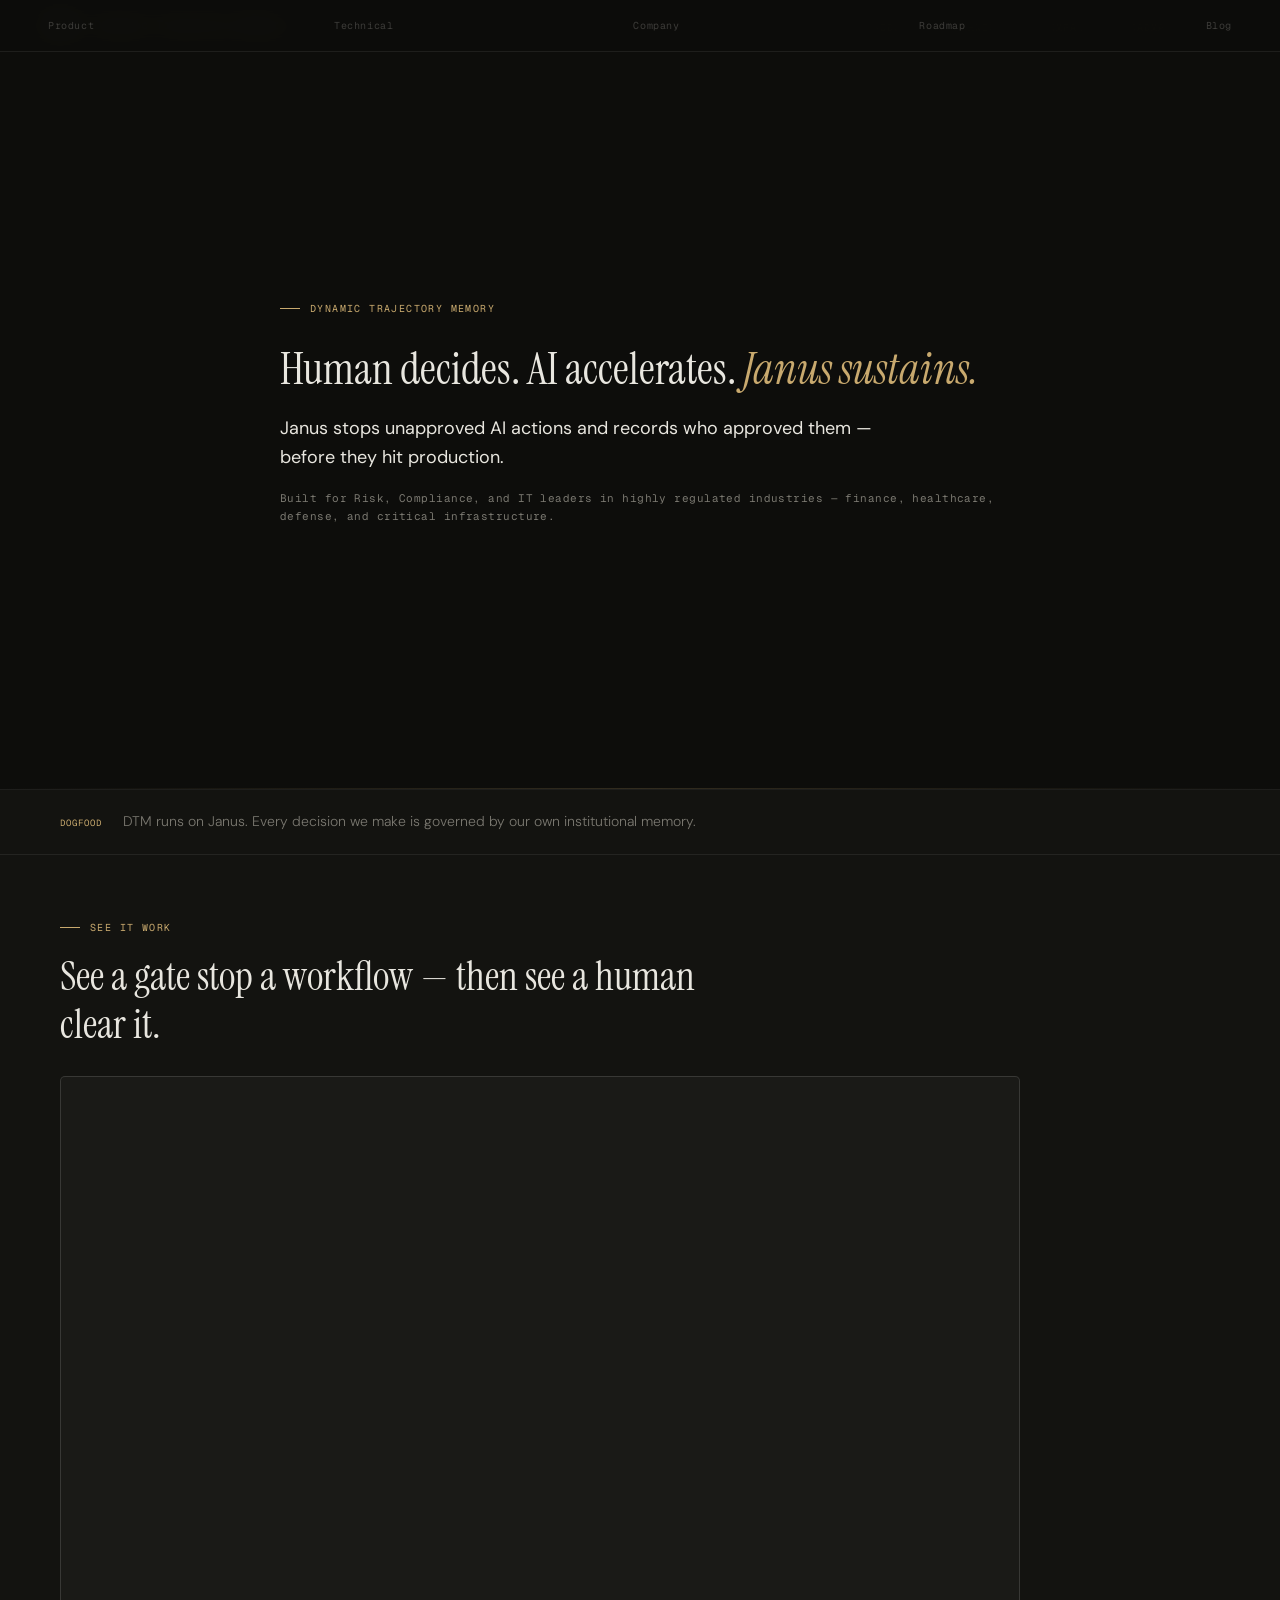
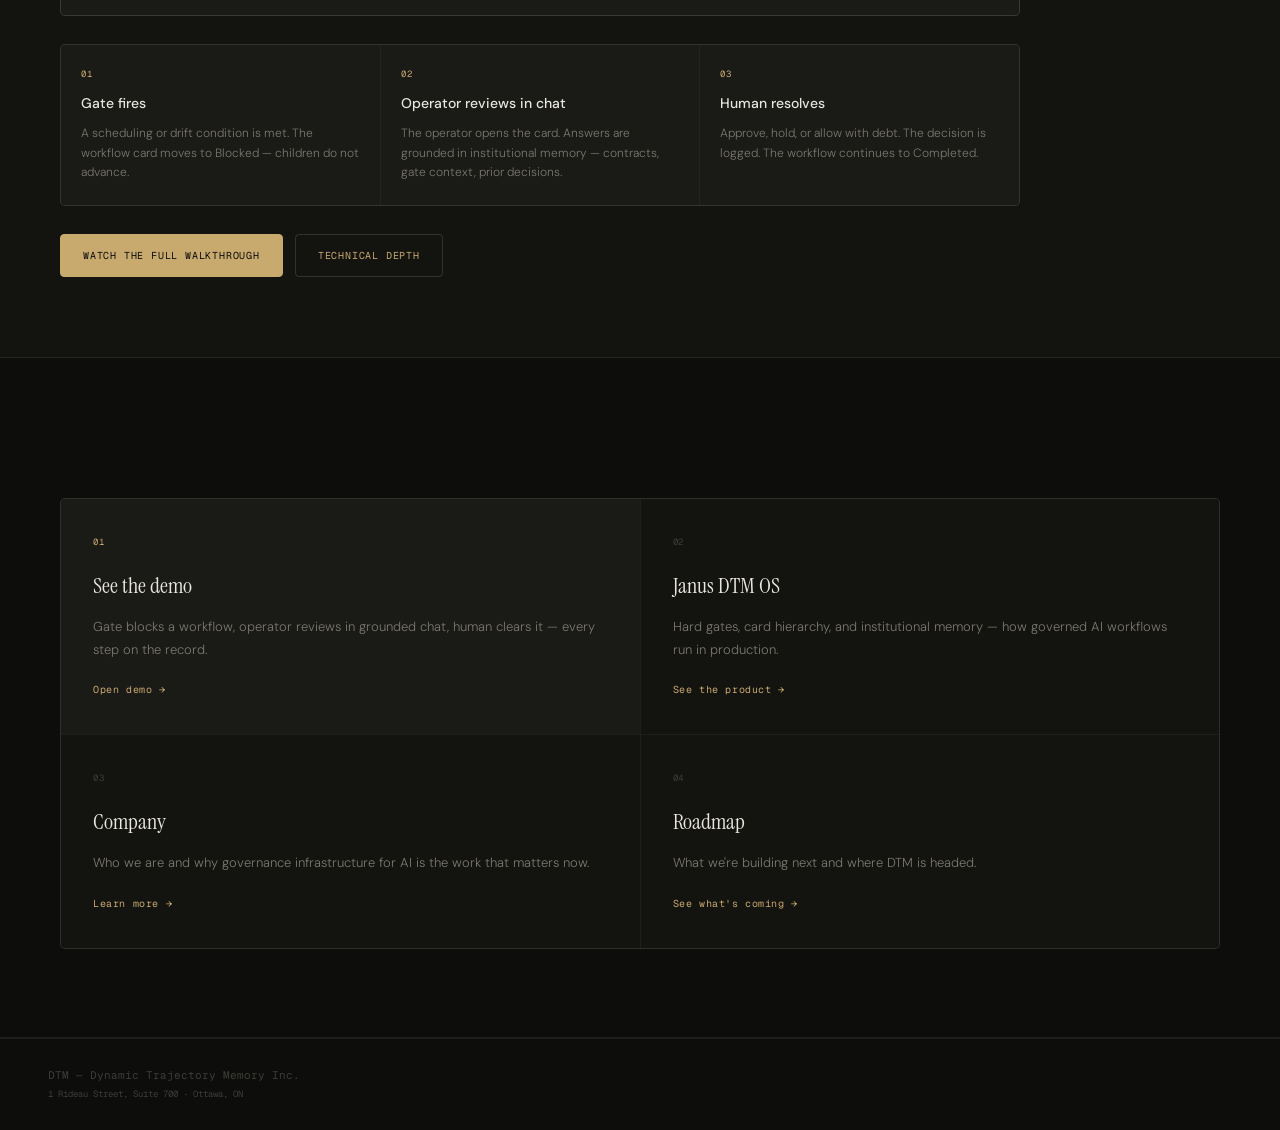
==== index.html @ 9303a2a8 "Update blog links across multiple pages to redirect to the new blog URL" ====
<!DOCTYPE html>
<html lang="en">
<head>
  <meta charset="UTF-8">
  <meta name="viewport" content="width=device-width, initial-scale=1.0">
  <meta name="description" content="Janus stops unapproved AI actions and records who approved them — governance for Risk, Compliance, and IT leaders in regulated industries.">
  <title>DTM — Dynamic Trajectory Memory</title>
  <link rel="preconnect" href="https://fonts.googleapis.com">
  <link rel="preconnect" href="https://fonts.gstatic.com" crossorigin>
  <link href="https://fonts.googleapis.com/css2?family=Geist+Mono:wght@300;400;500&family=Instrument+Serif:ital@0;1&family=DM+Sans:ital,opsz,wght@0,9..40,300;0,9..40,400;0,9..40,500;1,9..40,300&display=swap" rel="stylesheet">
  <link rel="stylesheet" href="style.css">
</head>
<body>

  <nav>
    <div class="nav-left"><strong>DTM</strong> — Dynamic Trajectory Memory</div>
    <ul class="nav-links">
      <li><a href="product.html">Product</a></li>
      <li><a href="technical.html">Technical</a></li>
      <li><a href="company.html">Company</a></li>
      <li><a href="roadmap.html">Roadmap</a></li>
      <li><a href="https://blog.dtm-system.com" target="_blank" rel="noopener">Blog</a></li>
    </ul>
    <button class="nav-toggle" aria-label="Toggle navigation" aria-expanded="false">
      <span></span><span></span><span></span>
    </button>
  </nav>

  <main>

    <section class="hero">
      <div class="wrap">
        <p class="eyebrow">Dynamic Trajectory Memory</p>
        <p class="hero-brand-tagline">Human decides. AI accelerates. <em>Janus sustains.</em></p>
        <p class="hero-plain">Janus stops unapproved AI actions and records who approved them — before they hit production.</p>
        <p class="hero-icp">Built for Risk, Compliance, and IT leaders in highly regulated industries — finance, healthcare, defense, and critical infrastructure.</p>
      </div>
    </section>

    <div class="dogfood-strip">
      <div class="wrap">
        <span class="dogfood-eyebrow">Dogfood</span>
        <p class="dogfood-text">DTM runs on Janus. Every decision we make is governed by our own institutional memory.</p>
      </div>
    </div>

    <section class="demo-block">
      <div class="wrap">
        <p class="eyebrow">See it work</p>
        <h2 class="demo-block-title">See a gate stop a workflow — then see a human clear it.</h2>
        <div class="demo-video-slot" aria-label="Product demo video">
          <div class="demo-video-embed">
            <iframe src="https://player.vimeo.com/video/1195379221?badge=0&amp;autopause=0&amp;player_id=0&amp;app_id=58479" allow="autoplay; fullscreen; picture-in-picture; clipboard-write; encrypted-media; web-share" referrerpolicy="strict-origin-when-cross-origin" title="Janus OS: Governance in Motion: A 90-Second Workflow"></iframe>
          </div>
        </div>
        <div class="demo-storyboard">
          <div class="demo-step">
            <div class="demo-step-num">01</div>
            <div class="demo-step-title">Gate fires</div>
            <p class="demo-step-desc">A scheduling or drift condition is met. The workflow card moves to Blocked — children do not advance.</p>
          </div>
          <div class="demo-step">
            <div class="demo-step-num">02</div>
            <div class="demo-step-title">Operator reviews in chat</div>
            <p class="demo-step-desc">The operator opens the card. Answers are grounded in institutional memory — contracts, gate context, prior decisions.</p>
          </div>
          <div class="demo-step">
            <div class="demo-step-num">03</div>
            <div class="demo-step-title">Human resolves</div>
            <p class="demo-step-desc">Approve, hold, or allow with debt. The decision is logged. The workflow continues to Completed.</p>
          </div>
        </div>
        <div class="demo-cta-row">
          <a href="product.html#demo" class="btn-primary">Watch the full walkthrough</a>
          <a href="technical.html" class="btn-ghost">Technical depth</a>
        </div>
      </div>
    </section>

    <section class="sec">
      <div class="wrap">
        <div class="page-cards">

          <a href="product.html#demo" class="page-card page-card--featured">
            <span class="page-card-num">01</span>
            <h2 class="page-card-title">See the demo</h2>
            <p class="page-card-desc">Gate blocks a workflow, operator reviews in grounded chat, human clears it — every step on the record.</p>
            <span class="page-card-cta">Open demo &rarr;</span>
          </a>

          <a href="product.html" class="page-card">
            <span class="page-card-num">02</span>
            <h2 class="page-card-title">Janus DTM OS</h2>
            <p class="page-card-desc">Hard gates, card hierarchy, and institutional memory — how governed AI workflows run in production.</p>
            <span class="page-card-cta">See the product &rarr;</span>
          </a>

          <a href="company.html" class="page-card">
            <span class="page-card-num">03</span>
            <h2 class="page-card-title">Company</h2>
            <p class="page-card-desc">Who we are and why governance infrastructure for AI is the work that matters now.</p>
            <span class="page-card-cta">Learn more &rarr;</span>
          </a>

          <a href="roadmap.html" class="page-card">
            <span class="page-card-num">04</span>
            <h2 class="page-card-title">Roadmap</h2>
            <p class="page-card-desc">What we're building next and where DTM is headed.</p>
            <span class="page-card-cta">See what's coming &rarr;</span>
          </a>

        </div>
      </div>
    </section>

  </main>

  <footer>
    <div class="footer-l">DTM — Dynamic Trajectory Memory Inc.<br><span>1 Rideau Street, Suite 700 &middot; Ottawa, ON</span></div>
    <nav class="footer-nav" aria-label="Footer">
      <a href="product.html">Product</a>
      <a href="technical.html">Technical</a>
      <a href="company.html">Company</a>
      <a href="roadmap.html">Roadmap</a>
      <a href="https://blog.dtm-system.com" target="_blank" rel="noopener">Blog</a>
    </nav>
  </footer>

  <script>
    (function() {
      var toggle = document.querySelector('.nav-toggle');
      var links = document.querySelector('.nav-links');
      if (!toggle || !links) return;
      toggle.addEventListener('click', function() {
        var expanded = toggle.getAttribute('aria-expanded') === 'true';
        toggle.setAttribute('aria-expanded', String(!expanded));
        links.classList.toggle('nav-links--open');
      });
      links.addEventListener('click', function(e) {
        if (e.target.tagName === 'A') {
          toggle.setAttribute('aria-expanded', 'false');
          links.classList.remove('nav-links--open');
        }
      });
    })();
  </script>

</body>
</html>
---- style.css ----
/* ============================================
   DTM — Site Styles
   Professional. Restrained. Governance-grade.
   ============================================ */

*,
*::before,
*::after {
  box-sizing: border-box;
  margin: 0;
  padding: 0;
}

:root {
  --bg:         #0d0d0b;
  --bg2:        #131310;
  --bg3:        #1a1a17;
  --border:     rgba(255,255,255,0.07);
  --border-mid: rgba(255,255,255,0.13);
  --text:       #e8e6df;
  --muted:      #7a7870;
  --dim:        #3d3c39;
  --accent:     #c8a96e;
  --accent-dim: rgba(200,169,110,0.12);
  --green:      #1a3d2e;
  --green-b:    #2a5c44;
  --green-t:    #5ecb98;
  --blue:       #141a36;
  --blue-b:     #222d5c;
  --blue-t:     #7b92e8;
  --blocked:    #3d1a08;
  --blocked-b:  #8a3810;
  --blocked-t:  #e87840;
  --completed-b: #1a4a30;
  --completed-t: #4aaa78;
  --nav-height: 52px;
}

html {
  scroll-behavior: smooth;
}

body {
  background: var(--bg);
  color: var(--text);
  font-family: 'DM Sans', sans-serif;
  font-size: 16px;
  line-height: 1.7;
  -webkit-font-smoothing: antialiased;
  -moz-osx-font-smoothing: grayscale;
}


/* ---------- Nav ---------- */

nav {
  position: fixed;
  top: 0;
  left: 0;
  right: 0;
  z-index: 100;
  padding: 0 48px;
  height: var(--nav-height);
  display: flex;
  align-items: center;
  justify-content: space-between;
  border-bottom: 0.5px solid var(--border);
  background: rgba(13,13,11,0.94);
  backdrop-filter: blur(12px);
}

.nav-left {
  font-family: 'Geist Mono', monospace;
  font-size: 12px;
  color: var(--muted);
  letter-spacing: 0.06em;
}

.nav-left strong {
  color: var(--text);
  font-weight: 500;
}

.nav-links {
  display: flex;
  list-style: none;
  gap: 2rem;
}

.nav-links a {
  font-family: 'Geist Mono', monospace;
  font-size: 10px;
  letter-spacing: 0.1em;
  text-transform: uppercase;
  color: var(--dim);
  text-decoration: none;
  transition: color 0.15s ease;
}

.nav-links a:hover,
.nav-links a.nav-link--active {
  color: var(--accent);
}

.nav-toggle {
  display: none;
  background: none;
  border: none;
  cursor: pointer;
  flex-direction: column;
  gap: 4px;
  padding: 4px;
}

.nav-toggle span {
  display: block;
  width: 20px;
  height: 2px;
  background: var(--text);
  border-radius: 1px;
  transition: transform 0.2s ease, opacity 0.2s ease;
}

/* ---------- Main ---------- */

main {
  padding-top: var(--nav-height);
}

/* ---------- Wrap ---------- */

.wrap {
  max-width: 1160px;
  margin: 0 auto;
}

/* ---------- Hero (landing) ---------- */

.hero {
  min-height: 82vh;
  display: flex;
  flex-direction: column;
  justify-content: center;
  padding: 112px 48px 96px;
  border-bottom: 0.5px solid var(--border);
  position: relative;
  overflow: hidden;
}

.hero::after {
  content: '';
  position: absolute;
  bottom: 0;
  left: 0;
  right: 0;
  height: 1px;
  background: linear-gradient(90deg, transparent, rgba(200,169,110,0.2), transparent);
}

/* ---------- Subpage Hero ---------- */

.subpage-hero {
  padding: 80px 48px 64px;
  border-bottom: 0.5px solid var(--border);
  position: relative;
}

.subpage-hero::after {
  content: '';
  position: absolute;
  bottom: 0;
  left: 0;
  right: 0;
  height: 1px;
  background: linear-gradient(90deg, transparent, rgba(200,169,110,0.2), transparent);
}

/* ---------- Typography ---------- */

.eyebrow {
  font-family: 'Geist Mono', monospace;
  font-size: 10px;
  letter-spacing: 0.14em;
  text-transform: uppercase;
  color: var(--accent);
  margin-bottom: 28px;
  display: flex;
  align-items: center;
  gap: 10px;
}

.eyebrow::before {
  content: '';
  display: inline-block;
  width: 20px;
  height: 1px;
  background: var(--accent);
}

h1 {
  font-family: 'Instrument Serif', serif;
  font-size: clamp(40px, 6vw, 78px);
  font-weight: 400;
  line-height: 1.07;
  letter-spacing: -0.01em;
  color: var(--text);
  max-width: 800px;
  margin-bottom: 36px;
}

h1 em {
  font-style: italic;
  color: var(--accent);
}

.subpage-hero h1 {
  font-size: clamp(30px, 4.5vw, 56px);
  margin-bottom: 20px;
}

.hero-sub {
  font-size: 17px;
  line-height: 1.7;
  color: var(--muted);
  max-width: 520px;
  font-weight: 300;
}

/* ---------- Section ---------- */

.sec {
  padding: 88px 48px;
  border-bottom: 0.5px solid var(--border);
}

.sec-label {
  font-family: 'Geist Mono', monospace;
  font-size: 10px;
  letter-spacing: 0.14em;
  text-transform: uppercase;
  color: var(--dim);
  margin-bottom: 44px;
  display: flex;
  align-items: center;
  gap: 10px;
}

.sec-label::before {
  content: '';
  display: inline-block;
  width: 14px;
  height: 1px;
  background: var(--dim);
}

/* ---------- Layout ---------- */

.two-col {
  display: grid;
  grid-template-columns: 1fr 1fr;
  gap: 64px;
  align-items: start;
}

/* ---------- Text components ---------- */

.big-serif {
  font-family: 'Instrument Serif', serif;
  font-size: clamp(22px, 3vw, 36px);
  line-height: 1.25;
  font-weight: 400;
  color: var(--text);
}

.big-serif em {
  font-style: italic;
  color: var(--muted);
}

.body-text {
  font-size: 14px;
  color: var(--muted);
  line-height: 1.85;
  font-weight: 300;
}

.body-text p + p {
  margin-top: 18px;
}

.pull {
  font-family: 'Geist Mono', monospace;
  font-size: 11px;
  color: var(--dim);
  border-left: 1px solid var(--border-mid);
  padding-left: 14px;
  line-height: 1.65;
  margin-top: 24px;
}

/* ---------- Layer stack ---------- */

.layer-stack {
  display: flex;
  flex-direction: column;
  gap: 2px;
  margin: 52px 0;
}

.layer {
  border: 0.5px solid;
  border-radius: 5px;
  padding: 22px 26px;
}

.layer.l3 { background: rgba(42,42,42,0.5); border-color: #3a3a38; }
.layer.l2 { background: rgba(20,26,54,0.7); border-color: var(--blue-b); }
.layer.l1 { background: rgba(26,61,46,0.7); border-color: var(--green-b); }

.layer-num {
  font-family: 'Geist Mono', monospace;
  font-size: 9px;
  letter-spacing: 0.1em;
  color: var(--dim);
  margin-bottom: 3px;
}

.layer-name {
  font-size: 16px;
  font-weight: 500;
  margin-bottom: 3px;
}

.l3 .layer-name { color: #a0a09a; }
.l2 .layer-name { color: var(--blue-t); }
.l1 .layer-name { color: var(--green-t); }

.layer-sub {
  font-family: 'Geist Mono', monospace;
  font-size: 10px;
  color: var(--dim);
  margin-bottom: 14px;
}

.tags {
  display: flex;
  flex-wrap: wrap;
  gap: 5px;
}

.tag {
  font-family: 'Geist Mono', monospace;
  font-size: 10px;
  padding: 3px 9px;
  border-radius: 3px;
  border: 0.5px solid;
}

.l3 .tag { border-color: #3a3a38; color: var(--muted); }
.l2 .tag { border-color: var(--blue-b); color: var(--blue-t); opacity: 0.75; }
.l1 .tag { border-color: var(--green-b); color: var(--green-t); opacity: 0.75; }
.tag.blocked { border-color: var(--blocked-b); color: var(--blocked-t); }
.tag.done    { border-color: var(--completed-b); color: var(--completed-t); }

.connector {
  display: flex;
  justify-content: center;
  align-items: flex-end;
  height: 22px;
  position: relative;
}

.connector::before {
  content: '';
  position: absolute;
  top: 0;
  left: 50%;
  transform: translateX(-50%);
  width: 0.5px;
  height: 100%;
  background: var(--border-mid);
}

.arrow {
  width: 5px;
  height: 5px;
  border-right: 0.5px solid var(--border-mid);
  border-bottom: 0.5px solid var(--border-mid);
  transform: rotate(45deg);
  position: relative;
  z-index: 1;
  margin-bottom: 1px;
}

/* ---------- Grid 3 ---------- */

.grid3 {
  display: grid;
  grid-template-columns: 1fr 1fr 1fr;
  gap: 1px;
  background: var(--border);
  border: 0.5px solid var(--border);
  border-radius: 5px;
  overflow: hidden;
  margin-top: 52px;
}

.grid3-item {
  background: var(--bg2);
  padding: 28px 24px;
}

.grid3-num {
  font-family: 'Geist Mono', monospace;
  font-size: 9px;
  letter-spacing: 0.1em;
  color: var(--dim);
  margin-bottom: 10px;
}

.grid3-title {
  font-size: 14px;
  font-weight: 500;
  color: var(--text);
  margin-bottom: 10px;
}

.grid3-body {
  font-size: 12px;
  color: var(--muted);
  line-height: 1.8;
  font-weight: 300;
}

/* ---------- Grid 2 ---------- */

.grid2 {
  display: grid;
  grid-template-columns: 1fr 1fr;
  gap: 1px;
  background: var(--border);
  border: 0.5px solid var(--border);
  border-radius: 5px;
  overflow: hidden;
}

.grid2-item {
  background: var(--bg2);
  padding: 32px 28px;
}

.grid2-label {
  font-family: 'Geist Mono', monospace;
  font-size: 10px;
  letter-spacing: 0.12em;
  text-transform: uppercase;
  color: var(--dim);
  margin-bottom: 12px;
}

.grid2-body {
  font-size: 13px;
  color: var(--muted);
  line-height: 1.85;
  font-weight: 300;
}

.grid2-body strong {
  color: var(--text);
  font-weight: 500;
}

/* ---------- Kanban strip ---------- */

.kanban-strip {
  display: flex;
  gap: 8px;
  margin-top: 44px;
}

.lane {
  flex: 1;
  background: var(--bg3);
  border: 0.5px solid var(--border-mid);
  border-radius: 5px;
  padding: 16px 14px;
}

.lane-header {
  font-family: 'Geist Mono', monospace;
  font-size: 9px;
  letter-spacing: 0.1em;
  text-transform: uppercase;
  color: var(--dim);
  margin-bottom: 12px;
  padding-bottom: 10px;
  border-bottom: 0.5px solid var(--border);
}

.lane-header.running  { color: var(--muted); }
.lane-header.blocked  { color: var(--blocked-t); }
.lane-header.done     { color: var(--completed-t); }

.kcard {
  background: var(--bg2);
  border: 0.5px solid var(--border-mid);
  border-radius: 4px;
  padding: 10px 12px;
  margin-bottom: 6px;
  font-size: 11px;
}

.kcard-title {
  color: var(--text);
  font-weight: 500;
  margin-bottom: 3px;
}

.kcard-sub {
  font-family: 'Geist Mono', monospace;
  font-size: 9px;
  color: var(--dim);
}

.kcard.is-blocked { background: var(--blocked); border-color: var(--blocked-b); }
.kcard.is-blocked .kcard-title { color: var(--blocked-t); }
.kcard.is-blocked .kcard-sub   { color: rgba(232,120,64,0.5); }

.kcard.is-done    { background: rgba(26,61,46,0.4); border-color: var(--completed-b); }
.kcard.is-done .kcard-title    { color: var(--completed-t); }
.kcard.is-done .kcard-sub      { color: rgba(74,170,120,0.5); }

.gate-note {
  font-family: 'Geist Mono', monospace;
  font-size: 9px;
  color: var(--blocked-t);
  border-top: 0.5px solid var(--blocked-b);
  margin-top: 6px;
  padding-top: 8px;
  line-height: 1.5;
}

/* ---------- Assembly row ---------- */

.assembly-row {
  display: flex;
  align-items: stretch;
  gap: 1px;
  margin-top: 44px;
  background: var(--border);
  border: 0.5px solid var(--border);
  border-radius: 5px;
  overflow: hidden;
}

.agent {
  flex: 1;
  background: var(--bg2);
  padding: 20px 16px;
  text-align: center;
}

.agent-name {
  font-family: 'Geist Mono', monospace;
  font-size: 11px;
  font-weight: 500;
  color: var(--text);
  margin-bottom: 6px;
}

.agent-role {
  font-size: 11px;
  color: var(--muted);
  line-height: 1.5;
  font-weight: 300;
}

.agent-sep {
  width: 1px;
  background: var(--border);
  flex-shrink: 0;
}

/* ---------- Hygiene list ---------- */

.hygiene-list {
  margin-top: 44px;
  display: flex;
  flex-direction: column;
  gap: 1px;
}

.hygiene-item {
  display: grid;
  grid-template-columns: 180px 1fr;
  background: var(--border);
}

.hygiene-item:first-child { border-radius: 5px 5px 0 0; overflow: hidden; }
.hygiene-item:last-child  { border-radius: 0 0 5px 5px; overflow: hidden; }

.hygiene-key {
  background: var(--bg3);
  padding: 18px 20px;
  font-family: 'Geist Mono', monospace;
  font-size: 11px;
  color: var(--muted);
  border-right: 0.5px solid var(--border);
}

.hygiene-val {
  background: var(--bg2);
  padding: 18px 24px;
  font-size: 13px;
  color: var(--muted);
  font-weight: 300;
  line-height: 1.7;
}

.hygiene-val strong {
  color: var(--text);
  font-weight: 500;
}

/* ---------- Closing ---------- */

.closing {
  padding: 112px 48px;
  text-align: center;
  border-bottom: 0.5px solid var(--border);
}

.closing-h {
  font-family: 'Instrument Serif', serif;
  font-size: clamp(28px, 4vw, 50px);
  font-weight: 400;
  line-height: 1.18;
  color: var(--text);
  max-width: 680px;
  margin: 0 auto 20px;
}

.closing-sub {
  font-size: 14px;
  color: var(--muted);
  font-weight: 300;
  max-width: 440px;
  margin: 0 auto;
}

/* ---------- Page cards (landing) ---------- */

.page-cards {
  display: grid;
  grid-template-columns: repeat(2, 1fr);
  gap: 1px;
  background: var(--border);
  border: 0.5px solid var(--border);
  border-radius: 5px;
  overflow: hidden;
  margin-top: 52px;
}

.page-card {
  display: flex;
  flex-direction: column;
  background: var(--bg2);
  padding: 36px 32px;
  text-decoration: none;
  transition: background 0.15s ease;
}

.page-card:hover {
  background: var(--bg3);
}

.page-card-num {
  font-family: 'Geist Mono', monospace;
  font-size: 9px;
  letter-spacing: 0.1em;
  color: var(--dim);
  margin-bottom: 16px;
}

.page-card-title {
  font-family: 'Instrument Serif', serif;
  font-size: 22px;
  font-weight: 400;
  color: var(--text);
  margin-bottom: 12px;
}

.page-card-desc {
  font-size: 13px;
  color: var(--muted);
  line-height: 1.75;
  font-weight: 300;
  flex: 1;
  margin-bottom: 20px;
}

.page-card-cta {
  font-family: 'Geist Mono', monospace;
  font-size: 10px;
  color: var(--accent);
  letter-spacing: 0.06em;
}

/* ---------- Roadmap list ---------- */

.roadmap-list {
  display: flex;
  flex-direction: column;
  gap: 1px;
  margin-top: 52px;
}

.roadmap-item {
  display: grid;
  grid-template-columns: 112px 1fr;
  background: var(--border);
}

.roadmap-item:first-child { border-radius: 5px 5px 0 0; overflow: hidden; }
.roadmap-item:last-child  { border-radius: 0 0 5px 5px; overflow: hidden; }

.roadmap-phase {
  background: var(--bg3);
  padding: 28px 24px;
  font-family: 'Geist Mono', monospace;
  font-size: 10px;
  color: var(--dim);
  letter-spacing: 0.1em;
  text-transform: uppercase;
}

.roadmap-item--active .roadmap-phase {
  color: var(--accent);
}

.roadmap-body {
  background: var(--bg2);
  padding: 28px 32px;
}

.roadmap-body h2 {
  font-size: 16px;
  font-weight: 500;
  color: var(--text);
  margin-bottom: 8px;
}

.roadmap-body p {
  font-size: 13px;
  color: var(--muted);
  font-weight: 300;
  line-height: 1.75;
}

.roadmap-body p + p {
  margin-top: 12px;
}

.roadmap-lead {
  color: var(--text) !important;
  font-weight: 400;
}

/* ---------- Technical spec tables ---------- */

.spec-table {
  width: 100%;
  border-collapse: collapse;
  margin-top: 28px;
  border: 0.5px solid var(--border);
  border-radius: 5px;
  overflow: hidden;
  font-size: 13px;
}

.spec-table th,
.spec-table td {
  padding: 14px 18px;
  text-align: left;
  vertical-align: top;
  border-bottom: 0.5px solid var(--border);
}

.spec-table tr:last-child th,
.spec-table tr:last-child td {
  border-bottom: none;
}

.spec-table th {
  font-family: 'Geist Mono', monospace;
  font-size: 10px;
  letter-spacing: 0.08em;
  text-transform: uppercase;
  color: var(--dim);
  font-weight: 500;
  background: var(--bg3);
  width: 28%;
}

.spec-table td {
  background: var(--bg2);
  color: var(--muted);
  font-weight: 300;
  line-height: 1.65;
}

.spec-table td strong {
  color: var(--text);
  font-weight: 500;
}

.layer-heading {
  font-family: 'Instrument Serif', serif;
  font-size: clamp(20px, 2.5vw, 28px);
  font-weight: 400;
  color: var(--text);
  margin-top: 44px;
  margin-bottom: 4px;
}

.layer-heading:first-of-type {
  margin-top: 28px;
}

.tech-steps {
  margin-top: 28px;
  padding-left: 0;
  list-style: none;
  counter-reset: tech-step;
}

.tech-steps li {
  counter-increment: tech-step;
  position: relative;
  padding-left: 36px;
  margin-bottom: 18px;
  font-size: 14px;
  color: var(--muted);
  font-weight: 300;
  line-height: 1.75;
}

.tech-steps li::before {
  content: counter(tech-step, decimal-leading-zero);
  position: absolute;
  left: 0;
  top: 0;
  font-family: 'Geist Mono', monospace;
  font-size: 10px;
  color: var(--accent);
  letter-spacing: 0.06em;
}

.tech-steps li strong {
  color: var(--text);
  font-weight: 500;
}

.tech-proof {
  margin-top: 28px;
  padding: 20px 22px;
  background: var(--bg3);
  border: 0.5px solid var(--border-mid);
  border-radius: 5px;
  border-left: 2px solid var(--accent);
}

.tech-proof-query {
  font-family: 'Geist Mono', monospace;
  font-size: 12px;
  color: var(--accent);
  margin-bottom: 14px;
}

.tech-cta-row {
  display: flex;
  flex-wrap: wrap;
  gap: 12px;
  margin-top: 28px;
}

.tech-cta {
  display: inline-block;
  font-family: 'Geist Mono', monospace;
  font-size: 10px;
  letter-spacing: 0.08em;
  text-transform: uppercase;
  text-decoration: none;
  color: var(--bg);
  background: var(--accent);
  padding: 12px 20px;
  border-radius: 4px;
  border: 0.5px solid var(--accent);
  transition: opacity 0.15s ease;
}

.tech-cta:hover {
  opacity: 0.88;
}

.tech-cta--ghost {
  color: var(--accent);
  background: transparent;
}

.tech-cta--ghost:hover {
  background: var(--accent-dim);
  opacity: 1;
}

/* ---------- Vector messaging: hero, demo, kanban ---------- */

.hero-plain {
  font-size: 18px;
  line-height: 1.65;
  color: var(--text);
  font-weight: 400;
  max-width: 640px;
  margin-bottom: 16px;
}

.hero-icp {
  font-family: 'Geist Mono', monospace;
  font-size: 11px;
  letter-spacing: 0.04em;
  line-height: 1.65;
  color: var(--muted);
  max-width: 720px;
  margin-bottom: 32px;
}

.hero-brand-tagline {
  font-family: 'Instrument Serif', serif;
  font-size: clamp(28px, 4vw, 44px);
  line-height: 1.12;
  font-weight: 400;
  color: var(--text);
  max-width: 800px;
  margin-bottom: 20px;
}

.hero-brand-tagline em {
  font-style: italic;
  color: var(--accent);
}

.dogfood-strip {
  padding: 20px 48px;
  border-bottom: 0.5px solid var(--border);
  background: var(--bg2);
}

.dogfood-strip .wrap {
  display: flex;
  flex-wrap: wrap;
  align-items: baseline;
  gap: 12px 20px;
}

.dogfood-eyebrow {
  font-family: 'Geist Mono', monospace;
  font-size: 9px;
  letter-spacing: 0.12em;
  text-transform: uppercase;
  color: var(--accent);
}

.dogfood-text {
  font-size: 14px;
  color: var(--muted);
  font-weight: 300;
  max-width: 720px;
}

.demo-block {
  padding: 64px 48px 80px;
  border-bottom: 0.5px solid var(--border);
  background: var(--bg2);
}

.demo-block .eyebrow {
  margin-bottom: 16px;
}

.demo-block-title {
  font-family: 'Instrument Serif', serif;
  font-size: clamp(24px, 3.5vw, 40px);
  font-weight: 400;
  line-height: 1.2;
  color: var(--text);
  max-width: 640px;
  margin-bottom: 28px;
}

.demo-video-slot {
  position: relative;
  aspect-ratio: 16 / 9;
  max-width: 960px;
  background: var(--bg3);
  border: 0.5px solid var(--border-mid);
  border-radius: 5px;
  overflow: hidden;
  margin-bottom: 28px;
  display: flex;
  flex-direction: column;
  align-items: center;
  justify-content: center;
  padding: 32px 24px;
  text-align: center;
}

.demo-video-slot:has(.demo-video-embed) {
  padding: 0;
  display: block;
}

.demo-video-embed {
  position: absolute;
  inset: 0;
}

.demo-video-embed iframe {
  width: 100%;
  height: 100%;
  border: 0;
}

.demo-video-slot .demo-video-label {
  font-family: 'Geist Mono', monospace;
  font-size: 10px;
  letter-spacing: 0.1em;
  text-transform: uppercase;
  color: var(--accent);
  margin-bottom: 12px;
}

.demo-video-slot .demo-video-note {
  font-size: 13px;
  color: var(--muted);
  font-weight: 300;
  max-width: 420px;
  line-height: 1.65;
}

.demo-video {
  width: 100%;
  max-width: 960px;
  display: block;
  border-radius: 5px;
  border: 0.5px solid var(--border-mid);
  background: var(--bg3);
}

.demo-video:not([src]) {
  display: none;
}

.demo-storyboard {
  display: grid;
  grid-template-columns: repeat(3, 1fr);
  gap: 1px;
  background: var(--border);
  border: 0.5px solid var(--border);
  border-radius: 5px;
  overflow: hidden;
  max-width: 960px;
}

.demo-step {
  background: var(--bg3);
  padding: 22px 20px;
  text-align: left;
}

.demo-step-num {
  font-family: 'Geist Mono', monospace;
  font-size: 9px;
  letter-spacing: 0.1em;
  color: var(--accent);
  margin-bottom: 10px;
}

.demo-step-title {
  font-size: 14px;
  font-weight: 500;
  color: var(--text);
  margin-bottom: 8px;
}

.demo-step-desc {
  font-size: 12px;
  color: var(--muted);
  font-weight: 300;
  line-height: 1.65;
}

.demo-cta-row {
  margin-top: 28px;
  display: flex;
  flex-wrap: wrap;
  gap: 12px;
}

.btn-primary {
  display: inline-block;
  font-family: 'Geist Mono', monospace;
  font-size: 10px;
  letter-spacing: 0.08em;
  text-transform: uppercase;
  text-decoration: none;
  color: var(--bg);
  background: var(--accent);
  padding: 12px 22px;
  border-radius: 4px;
  border: 0.5px solid var(--accent);
  transition: opacity 0.15s ease;
}

.btn-primary:hover {
  opacity: 0.88;
}

.btn-ghost {
  display: inline-block;
  font-family: 'Geist Mono', monospace;
  font-size: 10px;
  letter-spacing: 0.08em;
  text-transform: uppercase;
  text-decoration: none;
  color: var(--accent);
  padding: 12px 22px;
  border-radius: 4px;
  border: 0.5px solid var(--border-mid);
  transition: background 0.15s ease;
}

.btn-ghost:hover {
  background: var(--accent-dim);
}

.product-intro-strip {
  padding: 56px 48px;
  border-bottom: 0.5px solid var(--border);
}

.product-intro-strip .hero-plain {
  margin-bottom: 12px;
}

.product-intro-strip .hero-icp {
  margin-bottom: 20px;
}

.demo-hero {
  padding-top: 80px;
}

.page-card--featured {
  background: var(--bg3);
}

.page-card--featured .page-card-num {
  color: var(--accent);
}

/* Kanban (product + demo section) */

.kanban-strip {
  display: flex;
  gap: 8px;
  margin-top: 36px;
}

.lane {
  flex: 1;
  background: var(--bg3);
  border: 0.5px solid var(--border-mid);
  border-radius: 5px;
  padding: 16px 14px;
}

.lane-header {
  font-family: 'Geist Mono', monospace;
  font-size: 9px;
  letter-spacing: 0.1em;
  text-transform: uppercase;
  color: var(--dim);
  margin-bottom: 12px;
  padding-bottom: 10px;
  border-bottom: 0.5px solid var(--border);
}

.lane-header.running { color: var(--muted); }
.lane-header.blocked { color: var(--blocked-t); }
.lane-header.done { color: var(--completed-t); }

.kcard {
  background: var(--bg2);
  border: 0.5px solid var(--border-mid);
  border-radius: 4px;
  padding: 10px 12px;
  margin-bottom: 6px;
  font-size: 11px;
}

.kcard-title {
  color: var(--text);
  font-weight: 500;
  margin-bottom: 3px;
}

.kcard-sub {
  font-family: 'Geist Mono', monospace;
  font-size: 9px;
  color: var(--dim);
}

.kcard.is-blocked {
  background: var(--blocked);
  border-color: var(--blocked-b);
}

.kcard.is-blocked .kcard-title { color: var(--blocked-t); }
.kcard.is-blocked .kcard-sub { color: rgba(232,120,64,0.5); }

.kcard.is-done {
  background: rgba(26,61,46,0.4);
  border-color: var(--completed-b);
}

.kcard.is-done .kcard-title { color: var(--completed-t); }
.kcard.is-done .kcard-sub { color: rgba(74,170,120,0.5); }

.gate-note {
  font-family: 'Geist Mono', monospace;
  font-size: 9px;
  color: var(--blocked-t);
  border-top: 0.5px solid var(--blocked-b);
  margin-top: 6px;
  padding-top: 8px;
  line-height: 1.5;
}

.kcard-parent {
  border-color: var(--border-mid);
  padding-bottom: 8px;
}

.kcard-parent-label {
  font-family: 'Geist Mono', monospace;
  font-size: 8px;
  letter-spacing: 0.1em;
  text-transform: uppercase;
  color: var(--dim);
  margin-bottom: 8px;
}

.kcard-children {
  margin-top: 4px;
  padding-left: 10px;
  border-left: 1px solid var(--border-mid);
}

.kcard-child {
  background: var(--bg);
  border: 0.5px solid var(--border);
  border-radius: 3px;
  padding: 7px 9px;
  margin-bottom: 4px;
  font-size: 10px;
}

.kcard-child:last-child { margin-bottom: 0; }

.kcard-child-title {
  color: var(--muted);
  font-weight: 500;
  margin-bottom: 2px;
}

.kcard-child-sub {
  font-family: 'Geist Mono', monospace;
  font-size: 8px;
  color: var(--dim);
}

.kcard-child.is-active {
  border-color: rgba(200,169,110,0.35);
  background: rgba(200,169,110,0.06);
}

.kcard-child.is-active .kcard-child-title { color: var(--text); }

.kcard-child.is-blocked {
  border-color: var(--blocked-b);
  background: rgba(61,26,8,0.35);
}

.kcard-child.is-blocked .kcard-child-title { color: var(--blocked-t); }

.kcard-child.is-waiting { opacity: 0.55; }

.kanban-caption {
  margin-top: 28px;
  max-width: 720px;
  font-size: 13px;
  color: var(--muted);
  font-weight: 300;
  line-height: 1.75;
}

.kanban-caption strong {
  color: var(--text);
  font-weight: 500;
}

.demo-beats {
  display: flex;
  flex-direction: column;
  gap: 0;
  border: 0.5px solid var(--border);
  border-radius: 5px;
  overflow: hidden;
  margin-bottom: 36px;
  max-width: 720px;
}

.demo-beat {
  display: grid;
  grid-template-columns: 48px 1fr;
  gap: 16px;
  padding: 18px 20px;
  background: var(--bg2);
  border-bottom: 0.5px solid var(--border);
}

.demo-beat:last-child {
  border-bottom: none;
}

.demo-beat-num {
  font-family: 'Geist Mono', monospace;
  font-size: 11px;
  color: var(--accent);
  padding-top: 2px;
}

.demo-beat-text {
  font-size: 14px;
  color: var(--muted);
  font-weight: 300;
  line-height: 1.65;
}

/* ---------- Footer ---------- */

footer {
  padding: 28px 48px;
  display: flex;
  align-items: center;
  justify-content: space-between;
  border-top: 0.5px solid var(--border);
}

.footer-l {
  font-family: 'Geist Mono', monospace;
  font-size: 11px;
  color: var(--dim);
  line-height: 1.6;
}

.footer-l span {
  font-size: 9px;
}

.footer-nav {
  display: flex;
  gap: 2rem;
}

.footer-nav a {
  font-family: 'Geist Mono', monospace;
  font-size: 10px;
  color: var(--dim);
  text-decoration: none;
  letter-spacing: 0.06em;
  transition: color 0.15s ease;
}

.footer-nav a:hover {
  color: var(--accent);
}

/* ============================================
   RESPONSIVE — MOBILE (< 768px)
   ============================================ */

@media (max-width: 768px) {

  nav {
    padding: 0 20px;
  }

  .nav-links {
    display: none;
    position: absolute;
    top: var(--nav-height);
    left: 0;
    right: 0;
    flex-direction: column;
    background: rgba(13,13,11,0.98);
    border-bottom: 0.5px solid var(--border);
    padding: 1rem 1.5rem;
    gap: 0.75rem;
  }

  .nav-links--open {
    display: flex;
  }

  .nav-links a {
    font-size: 12px;
    padding: 4px 0;
  }

  .nav-toggle {
    display: flex;
  }

  .hero {
    padding: 80px 20px 64px;
    min-height: 70vh;
  }

  .subpage-hero {
    padding: 60px 20px 48px;
  }

  .sec {
    padding: 64px 20px;
  }

  .wrap {
    padding: 0 20px;
  }

  .two-col {
    grid-template-columns: 1fr;
    gap: 36px;
  }

  .grid3 {
    grid-template-columns: 1fr;
  }

  .grid2 {
    grid-template-columns: 1fr;
  }

  .page-cards {
    grid-template-columns: 1fr;
  }

  .dogfood-strip {
    padding: 20px;
  }

  .demo-block {
    padding: 48px 20px 64px;
  }

  .demo-storyboard {
    grid-template-columns: 1fr;
  }

  .product-intro-strip {
    padding: 48px 20px;
  }

  .kanban-strip {
    flex-direction: column;
  }

  .assembly-row {
    flex-direction: column;
  }

  .agent-sep {
    width: auto;
    height: 1px;
  }

  .hygiene-item {
    grid-template-columns: 1fr;
  }

  .hygiene-key {
    border-right: none;
    border-bottom: 0.5px solid var(--border);
  }

  .roadmap-item {
    grid-template-columns: 1fr;
  }

  .roadmap-phase {
    padding: 16px 20px 8px;
  }

  .roadmap-body {
    padding: 8px 20px 24px;
  }

  .spec-table th {
    display: block;
    width: 100%;
    border-bottom: none;
    padding-bottom: 6px;
  }

  .spec-table td {
    display: block;
    width: 100%;
    padding-top: 0;
    padding-bottom: 16px;
  }

  .tech-cta-row {
    flex-direction: column;
    align-items: stretch;
  }

  footer {
    padding: 24px 20px;
    flex-direction: column;
    gap: 1.25rem;
    text-align: center;
  }

  .closing {
    padding: 80px 20px;
  }

  .blog-item {
    grid-template-columns: 1fr;
  }

  .blog-date {
    border-right: none;
    border-bottom: 0.5px solid var(--border);
    padding: 14px 20px 10px;
  }

  .blog-body {
    padding: 14px 20px 20px;
  }

}

/* ---------- Blog list ---------- */

.blog-list {
  display: flex;
  flex-direction: column;
  gap: 1px;
  margin-top: 52px;
}

.blog-item {
  display: grid;
  grid-template-columns: 96px 1fr;
  background: var(--border);
  text-decoration: none;
  transition: opacity 0.15s ease;
}

.blog-item:first-child { border-radius: 5px 5px 0 0; overflow: hidden; }
.blog-item:last-child  { border-radius: 0 0 5px 5px; overflow: hidden; }

.blog-item:hover { opacity: 0.78; }

.blog-date {
  background: var(--bg3);
  padding: 22px 18px;
  font-family: 'Geist Mono', monospace;
  font-size: 9px;
  color: var(--dim);
  letter-spacing: 0.1em;
  text-transform: uppercase;
  border-right: 0.5px solid var(--border);
  line-height: 1.6;
}

.blog-body {
  background: var(--bg2);
  padding: 22px 28px;
}

.blog-title {
  font-size: 14px;
  font-weight: 500;
  color: var(--text);
  margin-bottom: 7px;
  line-height: 1.45;
}

.blog-desc {
  font-size: 12px;
  color: var(--muted);
  font-weight: 300;
  line-height: 1.8;
}

.blog-cta {
  font-family: 'Geist Mono', monospace;
  font-size: 9px;
  color: var(--accent);
  letter-spacing: 0.08em;
  margin-top: 10px;
}

.blog-hero-meta {
  display: flex;
  align-items: center;
  gap: 20px;
  margin-top: 20px;
}

.blog-hero-count {
  font-family: 'Geist Mono', monospace;
  font-size: 10px;
  color: var(--muted);
  letter-spacing: 0.08em;
}

.blog-hero-link {
  font-family: 'Geist Mono', monospace;
  font-size: 10px;
  color: var(--accent);
  letter-spacing: 0.08em;
  text-decoration: none;
}

.blog-hero-link:hover { text-decoration: underline; }
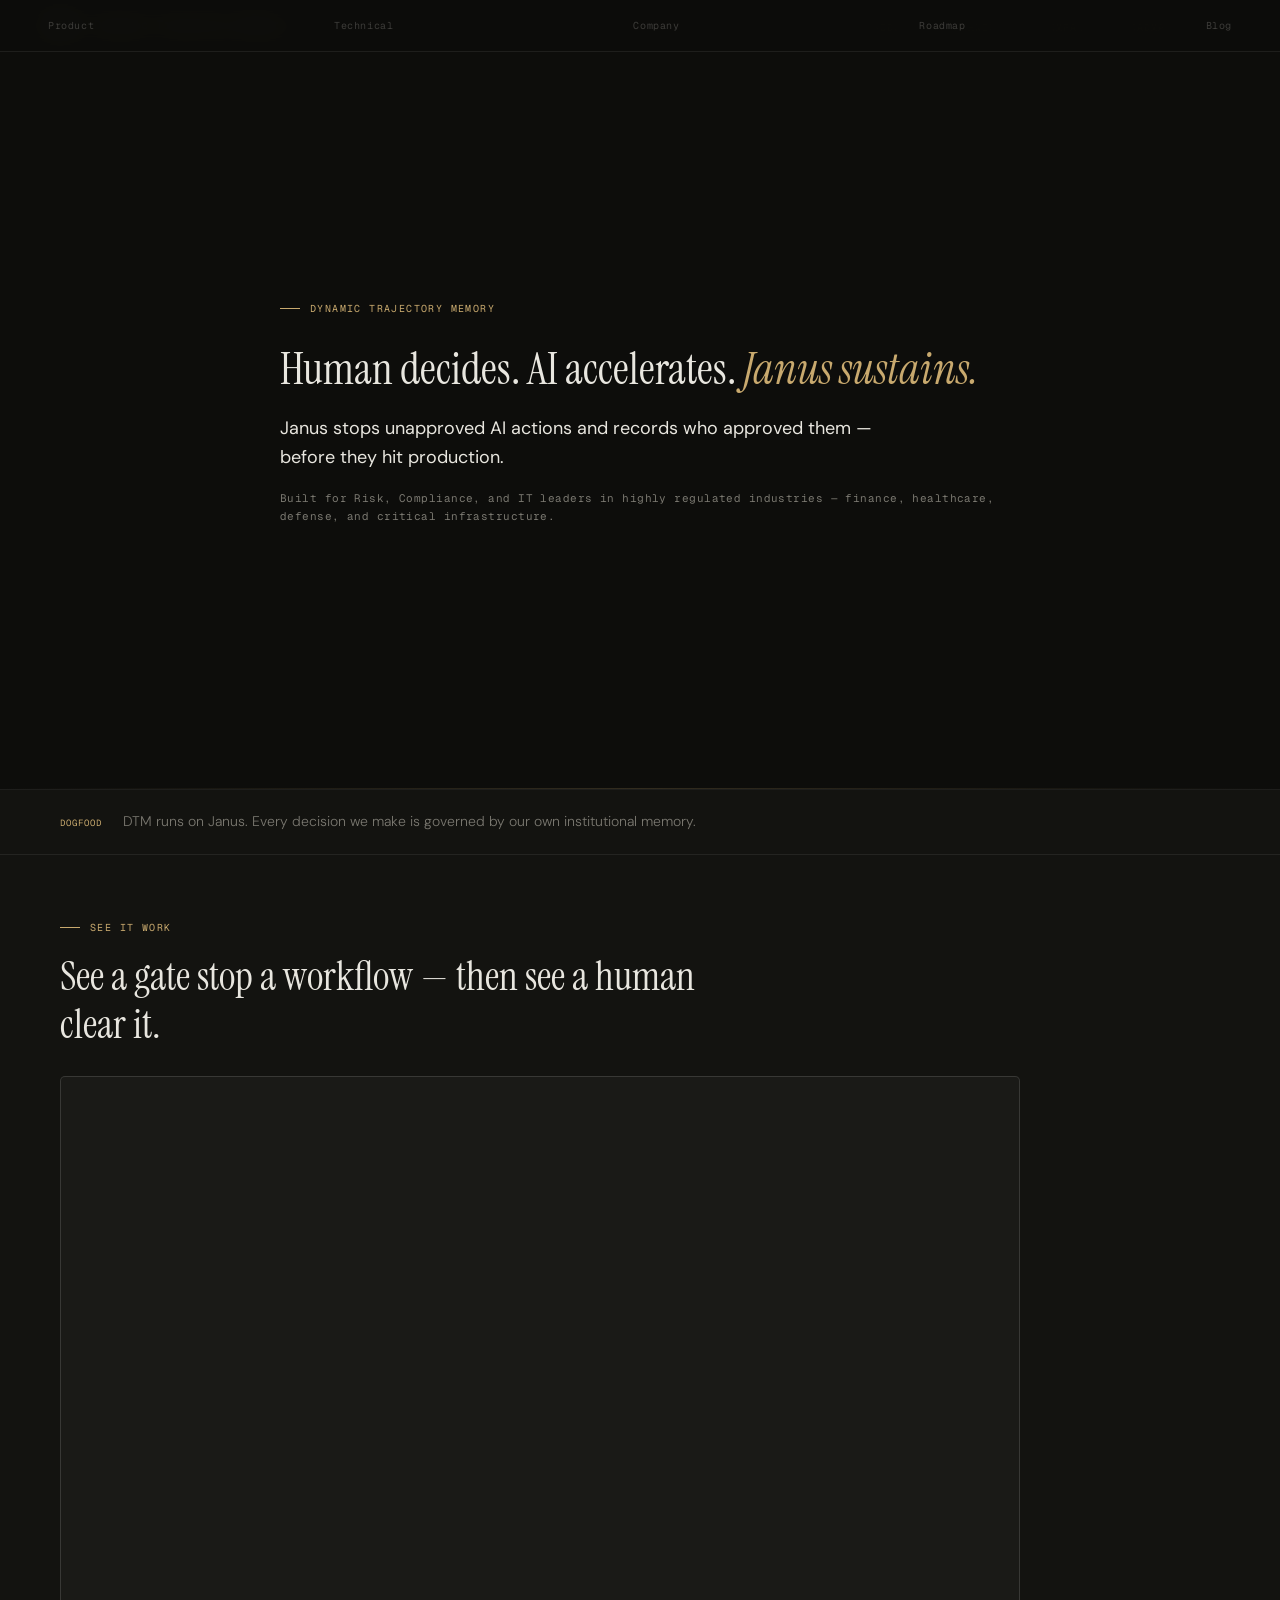
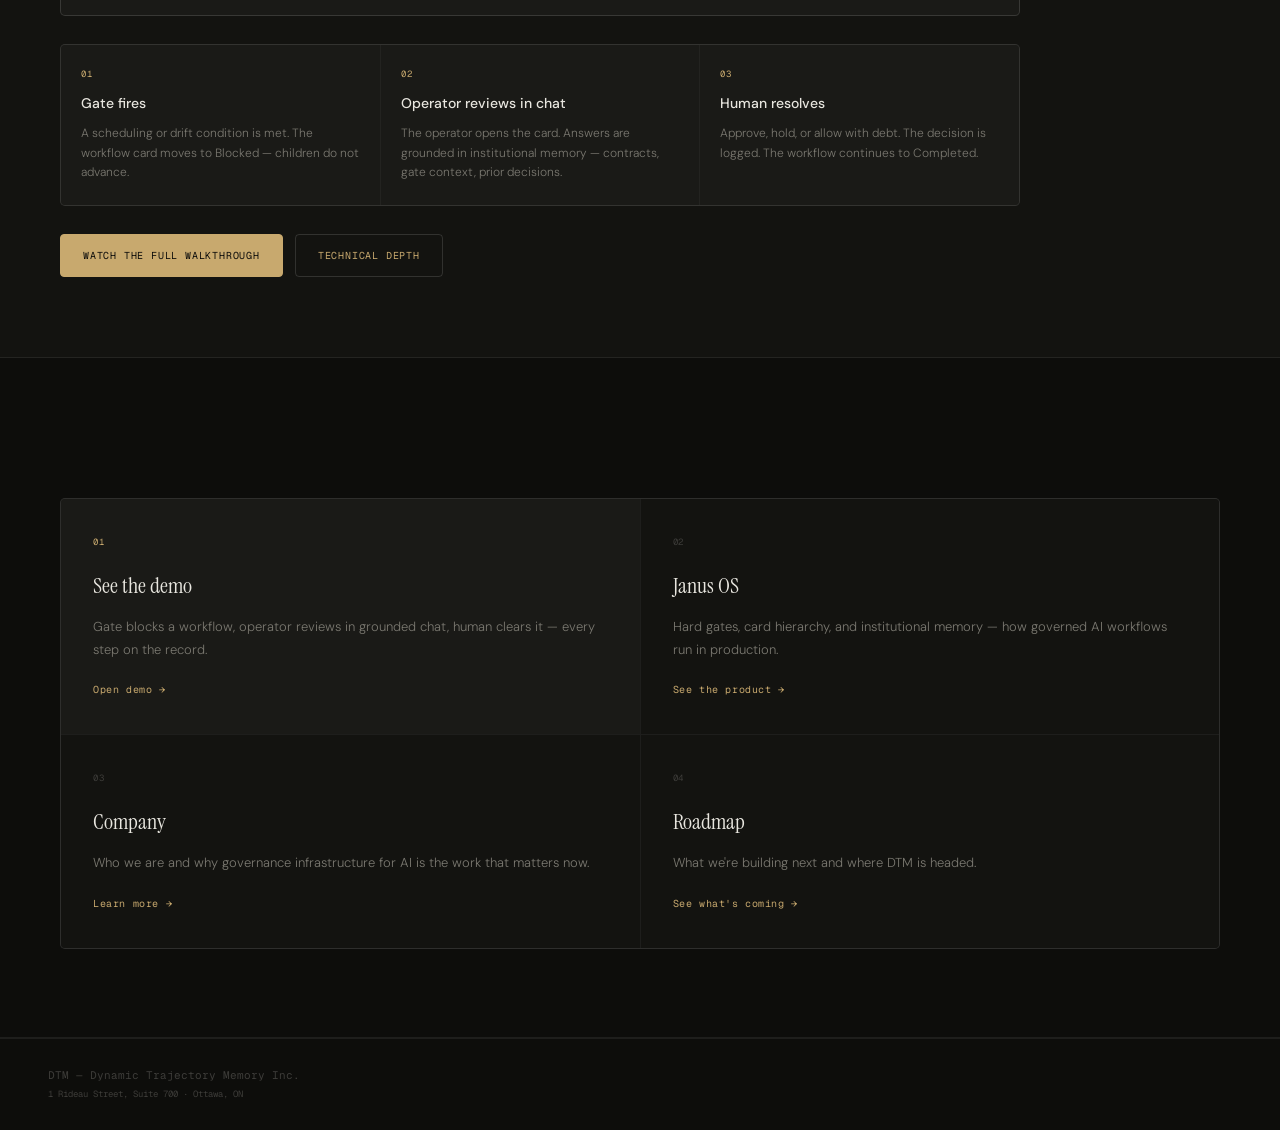
==== commit ac35fabb: "Copy fixes: L3 framing, kanban stage label, assembly line, naming consistency (Janus OS)" ====
--- a/index.html
+++ b/index.html
@@ -90,7 +90,7 @@
 
           <a href="product.html" class="page-card">
             <span class="page-card-num">02</span>
-            <h2 class="page-card-title">Janus DTM OS</h2>
+            <h2 class="page-card-title">Janus OS</h2>
             <p class="page-card-desc">Hard gates, card hierarchy, and institutional memory — how governed AI workflows run in production.</p>
             <span class="page-card-cta">See the product &rarr;</span>
           </a>
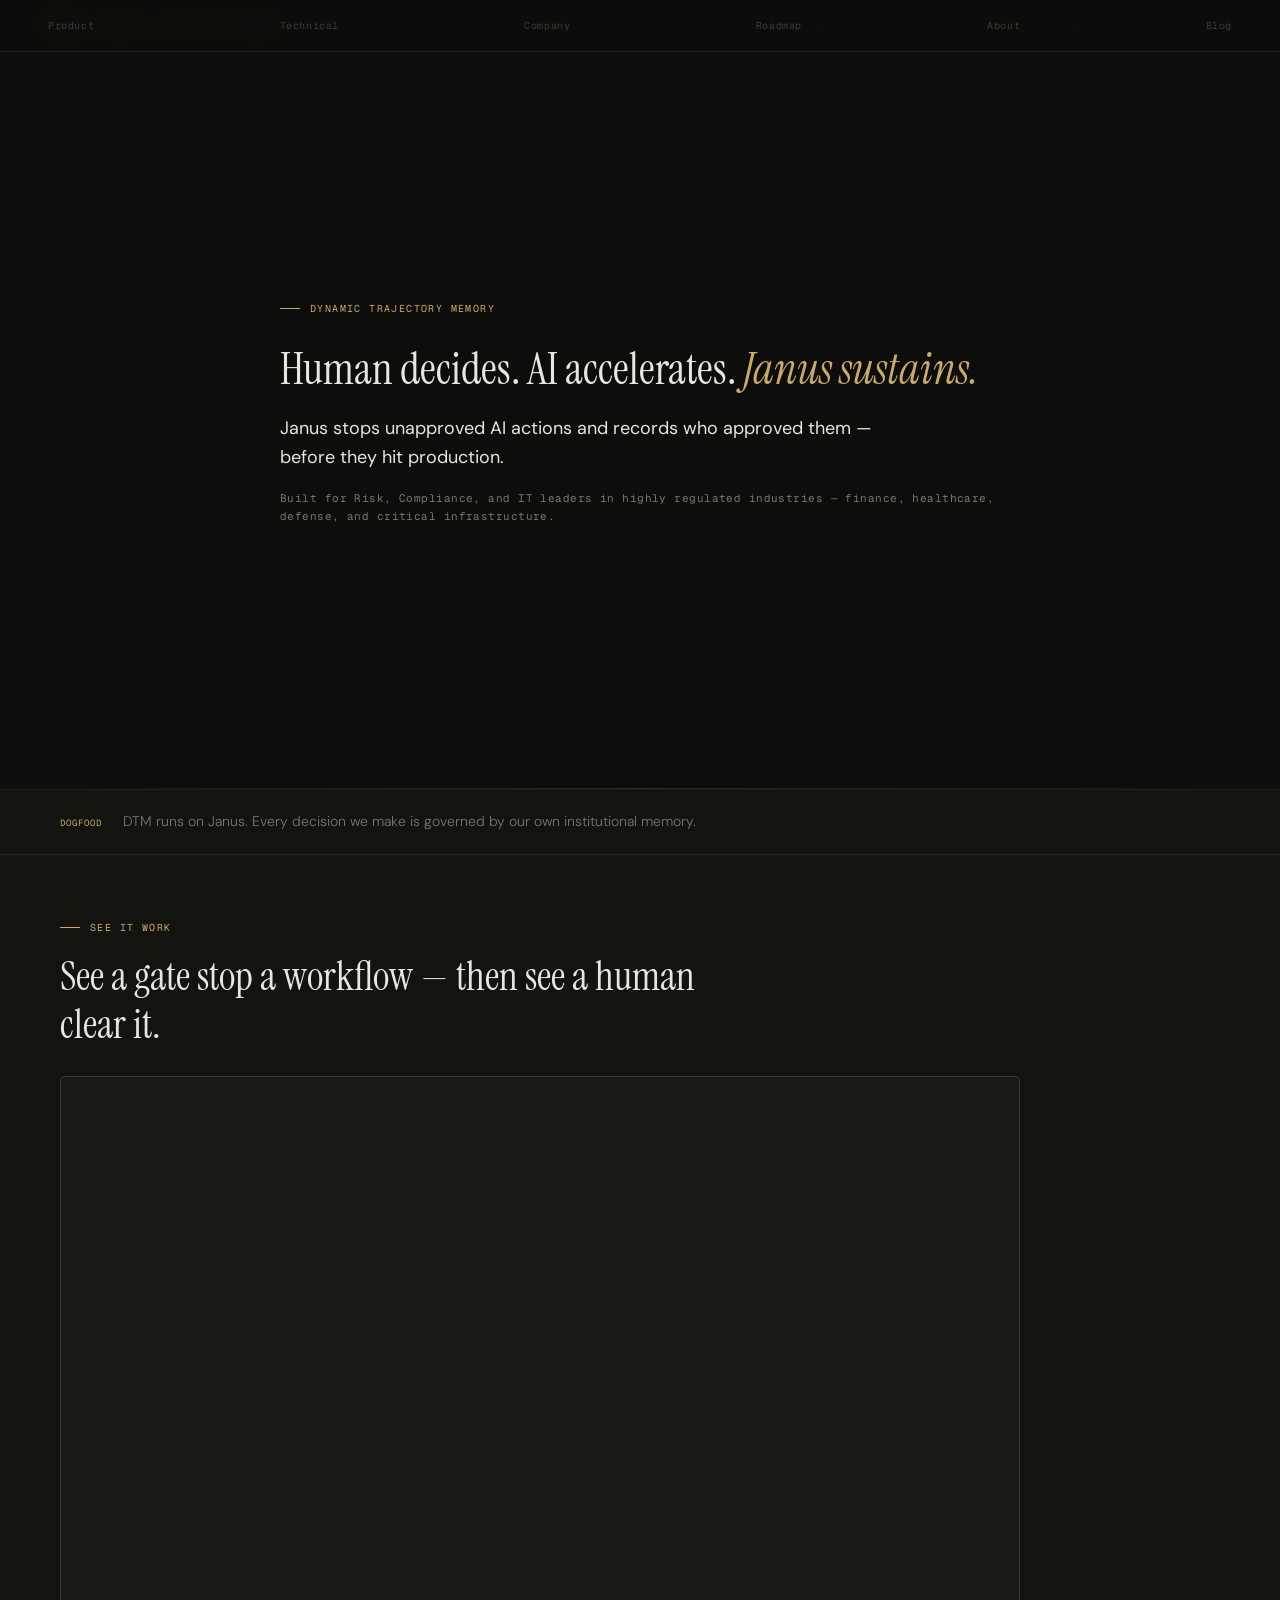
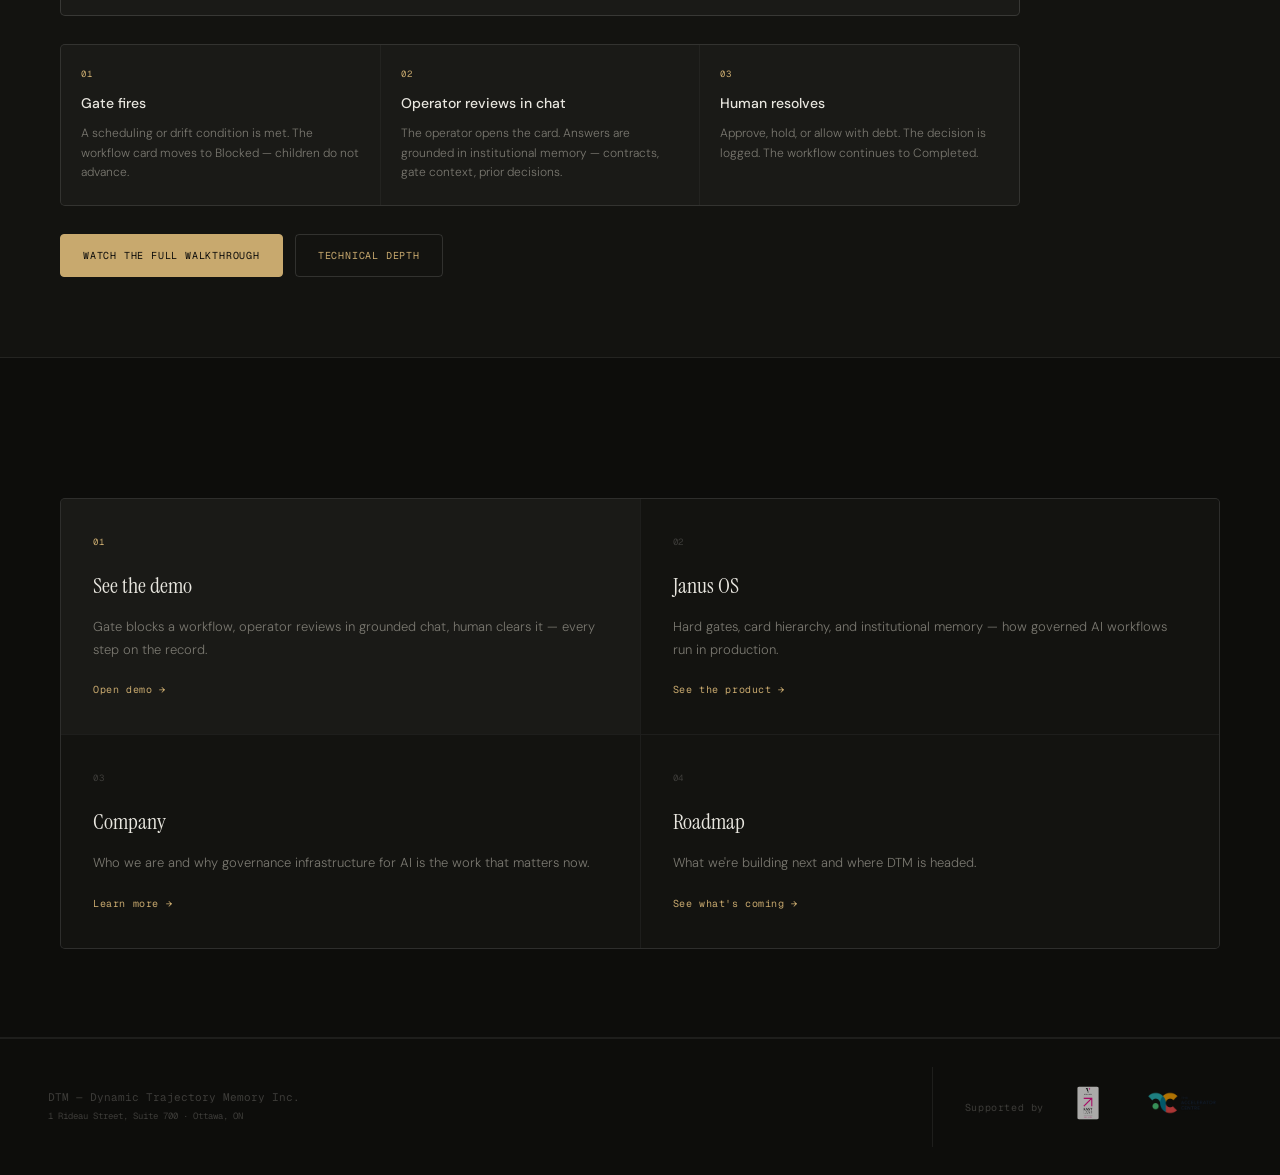
==== commit 137652bd: "Add Vector FastLane and AC:Icubate supporter logos to footer, create About page, update nav on all p" ====
--- a/index.html
+++ b/index.html
@@ -19,6 +19,7 @@
       <li><a href="technical.html">Technical</a></li>
       <li><a href="company.html">Company</a></li>
       <li><a href="roadmap.html">Roadmap</a></li>
+      <li><a href="about.html">About</a></li>
       <li><a href="https://blog.dtm-system.com" target="_blank" rel="noopener">Blog</a></li>
     </ul>
     <button class="nav-toggle" aria-label="Toggle navigation" aria-expanded="false">
@@ -122,8 +123,20 @@
       <a href="technical.html">Technical</a>
       <a href="company.html">Company</a>
       <a href="roadmap.html">Roadmap</a>
+      <a href="about.html">About</a>
       <a href="https://blog.dtm-system.com" target="_blank" rel="noopener">Blog</a>
     </nav>
+    <div class="footer-supporters">
+      <span class="supporters-text">Supported by</span>
+      <div class="supporters-logos">
+        <a href="https://vectorinstitute.ai/fastlane-program/" target="_blank" rel="noopener" title="Vector Institute FastLane Program">
+          <img src="assets/vector-fastlane-badge.png" alt="Vector Institute FastLane" class="supporter-logo">
+        </a>
+        <a href="https://accel.ca/" target="_blank" rel="noopener" title="The Accelerator Centre">
+          <img src="assets/ac-icubate-logo.webp" alt="The Accelerator Centre" class="supporter-logo">
+        </a>
+      </div>
+    </div>
   </footer>
 
   <script>
--- a/style.css
+++ b/style.css
@@ -1396,6 +1396,42 @@
   color: var(--accent);
 }
 
+/* Supporter logos section */
+.footer-supporters {
+  display: flex;
+  align-items: center;
+  gap: 1.5rem;
+  padding: 1rem 0;
+  border-left: 0.5px solid var(--border);
+  margin-left: 2rem;
+  padding-left: 2rem;
+}
+
+.supporters-text {
+  font-family: 'Geist Mono', monospace;
+  font-size: 10px;
+  letter-spacing: 0.06em;
+  color: var(--dim);
+  white-space: nowrap;
+}
+
+.supporters-logos {
+  display: flex;
+  gap: 1.5rem;
+  align-items: center;
+}
+
+.supporter-logo {
+  max-height: 40px;
+  width: auto;
+  opacity: 0.7;
+  transition: opacity 0.2s ease;
+}
+
+.supporter-logo:hover {
+  opacity: 1;
+}
+
 /* ============================================
    RESPONSIVE — MOBILE (< 768px)
    ============================================ */
@@ -1495,6 +1531,32 @@
     height: 1px;
   }
 
+  footer {
+    flex-direction: column;
+    align-items: flex-start;
+    gap: 1rem;
+    padding: 20px;
+  }
+
+  .footer-supporters {
+    flex-direction: column;
+    gap: 0.5rem;
+    border-left: none;
+    border-top: 0.5px solid var(--border);
+    margin-left: 0;
+    padding-left: 0;
+    padding-top: 1rem;
+    width: 100%;
+  }
+
+  .supporters-logos {
+    gap: 1rem;
+  }
+
+  .supporter-logo {
+    max-height: 35px;
+  }
+
   .hygiene-item {
     grid-template-columns: 1fr;
   }
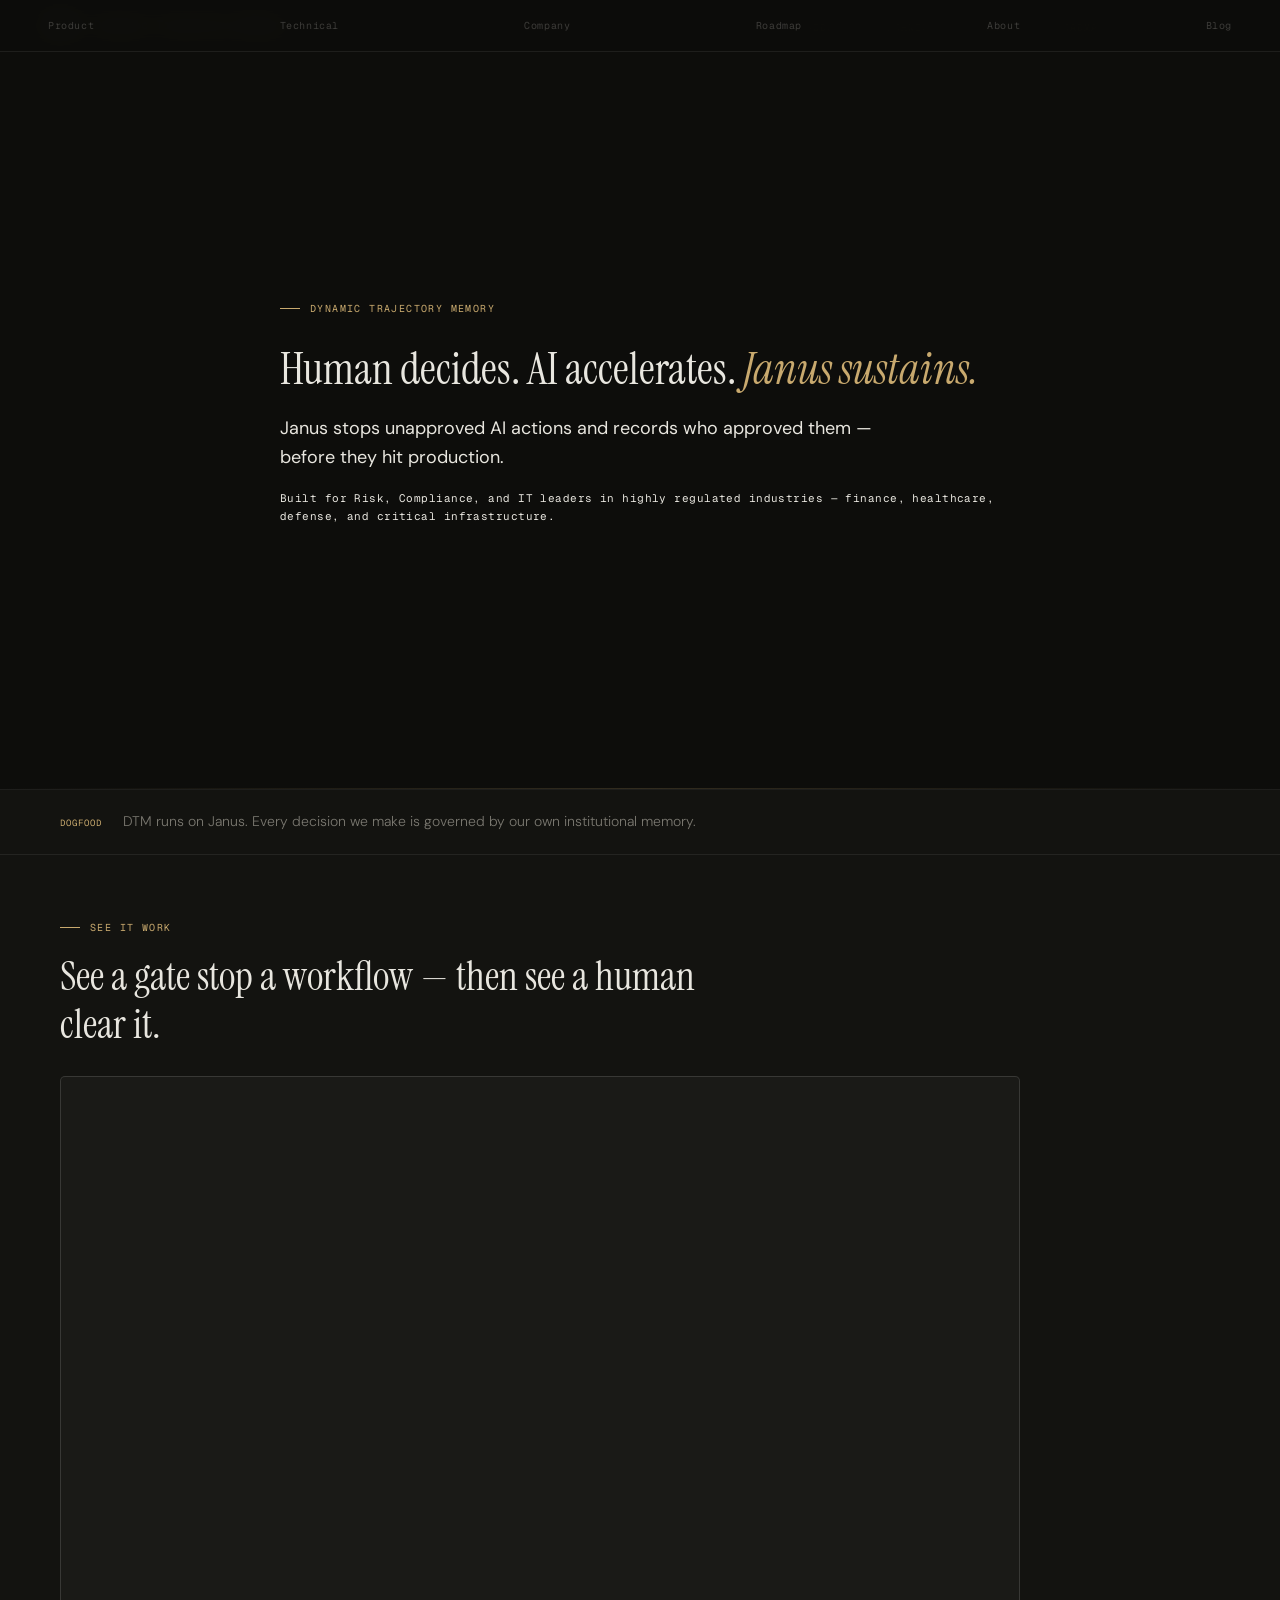
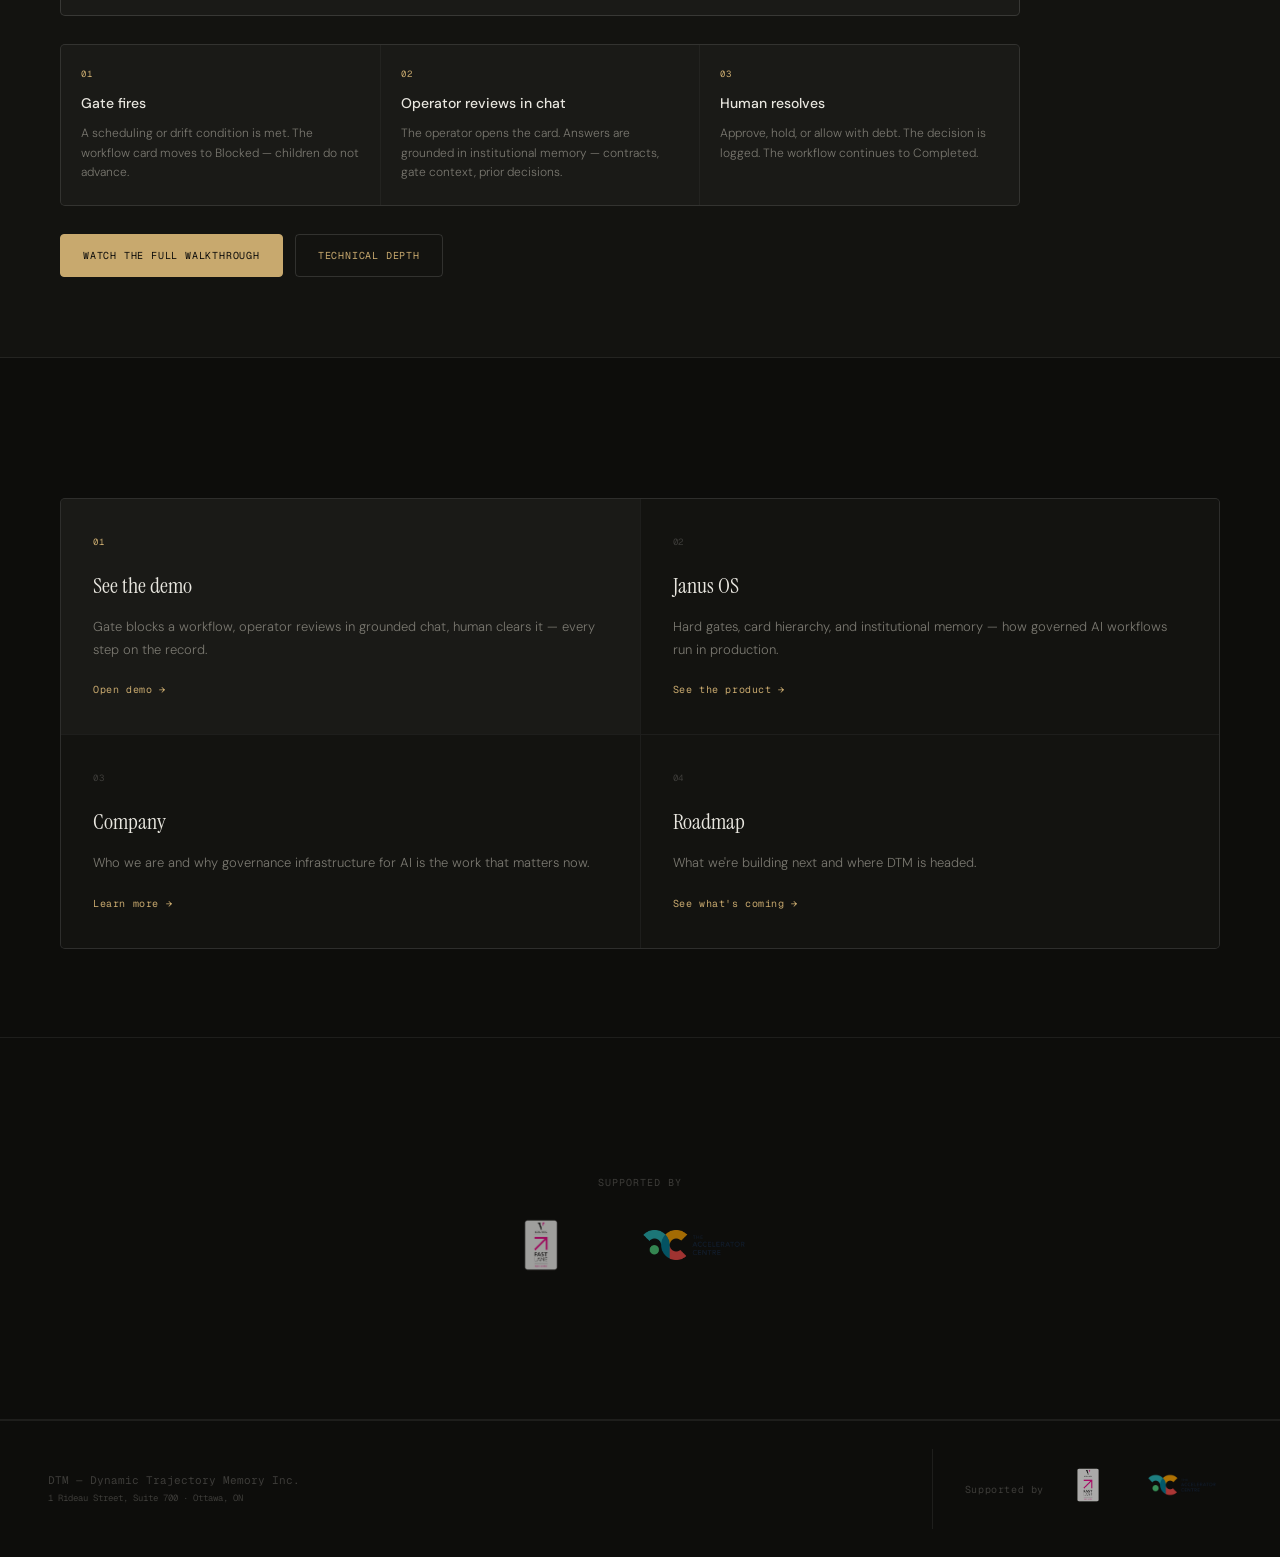
==== commit ae5cd04d: "Add supporters section to landing page, clarify Vector FastLane and AC:Icubate descriptions" ====
--- a/index.html
+++ b/index.html
@@ -114,6 +114,23 @@
       </div>
     </section>
 
+    <!-- Supporters section -->
+    <section class="sec">
+      <div class="wrap">
+        <div class="landing-supporters">
+          <div class="landing-supporters-title">Supported by</div>
+          <div class="landing-supporters-logos">
+            <a href="https://vectorinstitute.ai/fastlane-program/" target="_blank" rel="noopener" title="Vector Institute FastLane Program">
+              <img src="assets/vector-fastlane-badge.png" alt="Vector Institute FastLane" class="landing-supporter-logo">
+            </a>
+            <a href="https://accel.ca/" target="_blank" rel="noopener" title="The Accelerator Centre">
+              <img src="assets/ac-icubate-logo.webp" alt="The Accelerator Centre" class="landing-supporter-logo">
+            </a>
+          </div>
+        </div>
+      </div>
+    </section>
+
   </main>
 
   <footer>
--- a/style.css
+++ b/style.css
@@ -929,7 +929,7 @@
   font-size: 11px;
   letter-spacing: 0.04em;
   line-height: 1.65;
-  color: var(--muted);
+  color: var(--text);
   max-width: 720px;
   margin-bottom: 32px;
 }
@@ -1431,6 +1431,105 @@
 .supporter-logo:hover {
   opacity: 1;
 }
+
+/* About page prominent supporters section */
+.about-supporters {
+  margin-top: 88px;
+  padding: 64px 48px;
+  border: 0.5px solid var(--border);
+  border-radius: 5px;
+  background: var(--bg2);
+  text-align: center;
+}
+
+.about-supporters-title {
+  font-family: 'Geist Mono', monospace;
+  font-size: 11px;
+  letter-spacing: 0.1em;
+  text-transform: uppercase;
+  color: var(--muted);
+  margin-bottom: 32px;
+}
+
+.about-supporters-logos {
+  display: flex;
+  gap: 48px;
+  justify-content: center;
+  align-items: center;
+  flex-wrap: wrap;
+}
+
+.about-supporter-item {
+  display: flex;
+  flex-direction: column;
+  align-items: center;
+  gap: 14px;
+}
+
+.about-supporter-logo {
+  max-height: 100px;
+  width: auto;
+  opacity: 0.85;
+  transition: opacity 0.2s ease;
+}
+
+.about-supporter-logo:hover {
+  opacity: 1;
+}
+
+.about-supporter-name {
+  font-family: 'Instrument Serif', serif;
+  font-size: 18px;
+  font-weight: 400;
+  color: var(--text);
+  margin-bottom: 8px;
+}
+
+.about-supporter-desc {
+  font-size: 13px;
+  color: var(--muted);
+  line-height: 1.65;
+  font-weight: 300;
+  max-width: 240px;
+}
+
+/* Landing page subtle supporters section */
+.landing-supporters {
+  display: flex;
+  flex-direction: column;
+  align-items: center;
+  gap: 24px;
+  padding: 48px 0;
+}
+
+.landing-supporters-title {
+  font-family: 'Geist Mono', monospace;
+  font-size: 10px;
+  letter-spacing: 0.1em;
+  text-transform: uppercase;
+  color: var(--dim);
+}
+
+.landing-supporters-logos {
+  display: flex;
+  gap: 48px;
+  align-items: center;
+  justify-content: center;
+  flex-wrap: wrap;
+}
+
+.landing-supporter-logo {
+  max-height: 60px;
+  width: auto;
+  opacity: 0.65;
+  transition: opacity 0.2s ease;
+}
+
+.landing-supporter-logo:hover {
+  opacity: 0.9;
+}
+
+
 
 /* ============================================
    RESPONSIVE — MOBILE (< 768px)
@@ -1557,6 +1656,30 @@
     max-height: 35px;
   }
 
+  .about-supporters {
+    padding: 48px 20px;
+  }
+
+  .about-supporters-logos {
+    gap: 24px;
+  }
+
+  .about-supporter-logo {
+    max-height: 80px;
+  }
+
+  .about-supporter-desc {
+    max-width: 100%;
+  }
+
+  .landing-supporters-logos {
+    gap: 24px;
+  }
+
+  .landing-supporter-logo {
+    max-height: 50px;
+  }
+
   .hygiene-item {
     grid-template-columns: 1fr;
   }
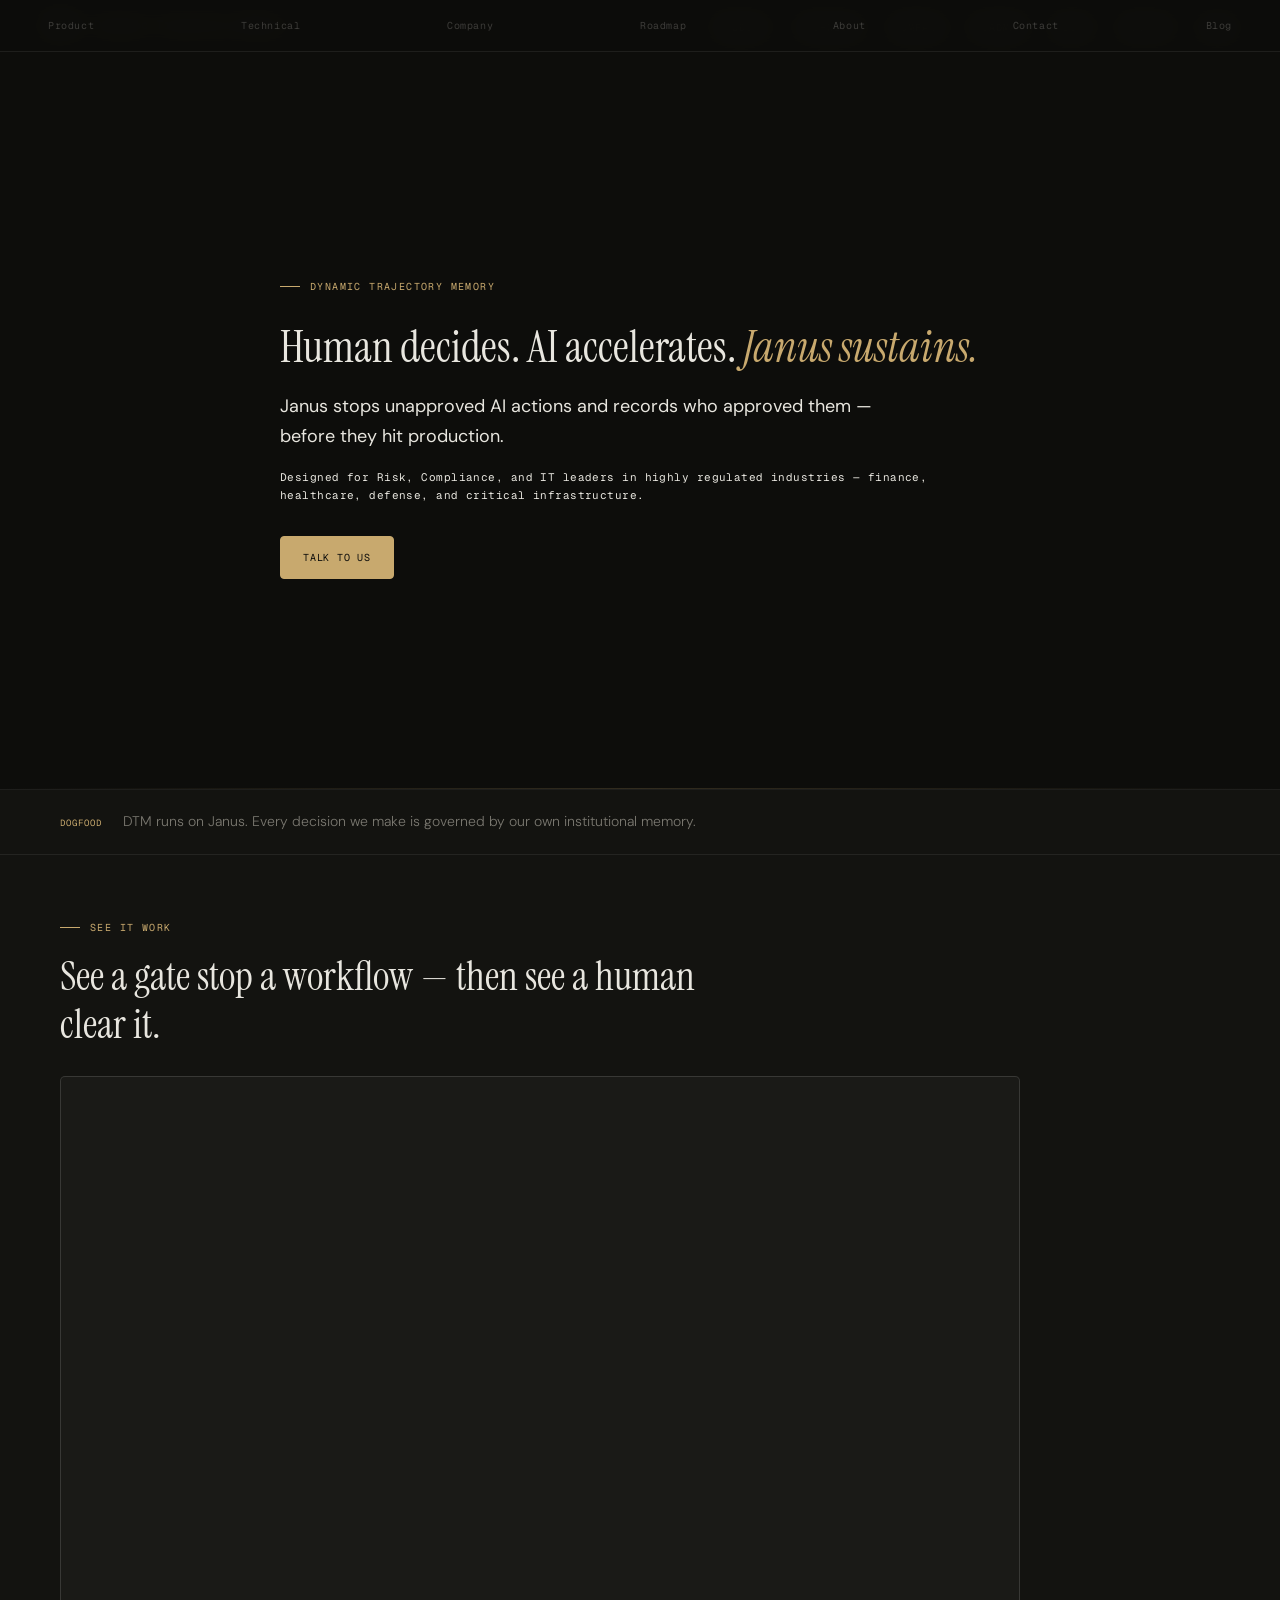
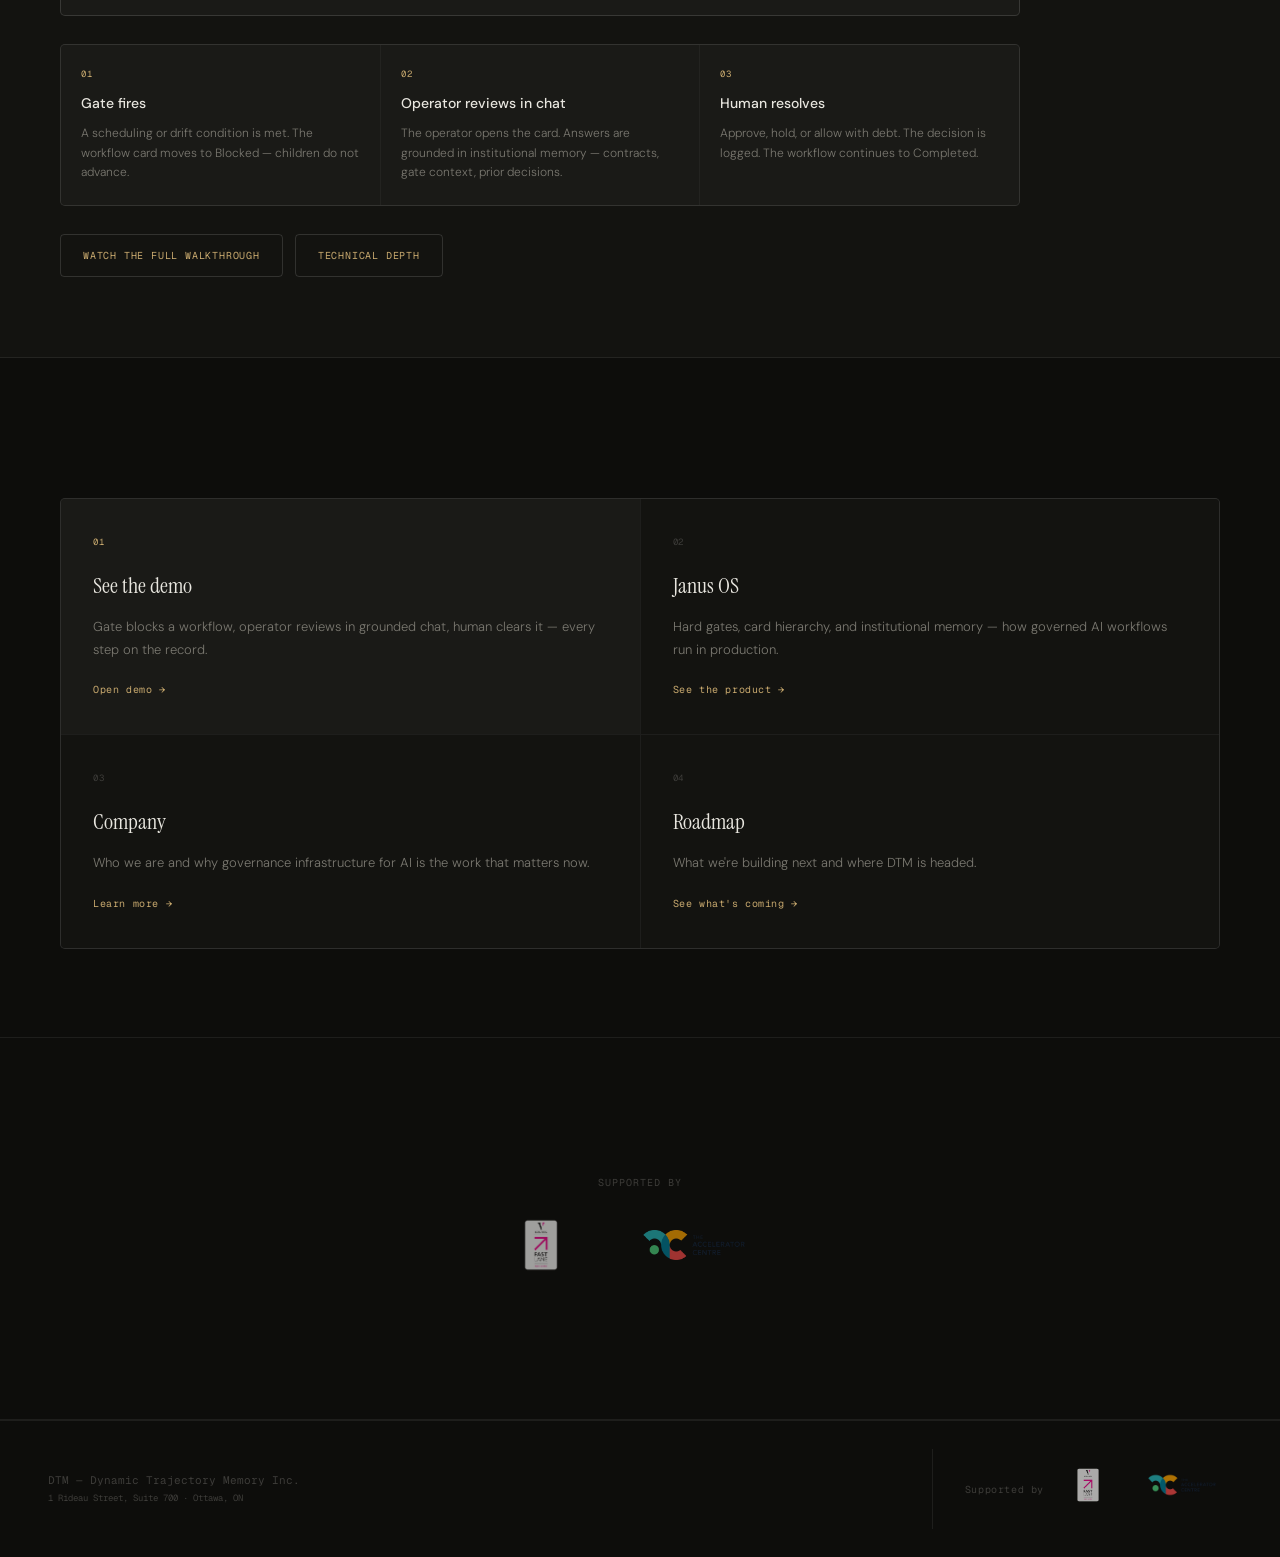
==== commit 108497cc: "fix(nav): make brand/logo route home across pages with nav-left style parity" ====
--- a/index.html
+++ b/index.html
@@ -4,22 +4,34 @@
   <meta charset="UTF-8">
   <meta name="viewport" content="width=device-width, initial-scale=1.0">
   <meta name="description" content="Janus stops unapproved AI actions and records who approved them — governance for Risk, Compliance, and IT leaders in regulated industries.">
+  <link rel="canonical" href="https://dtm-system.com/">
+  <meta property="og:type" content="website">
+  <meta property="og:title" content="DTM — Dynamic Trajectory Memory">
+  <meta property="og:description" content="Janus stops unapproved AI actions and records who approved them — governance for Risk, Compliance, and IT leaders in regulated industries.">
+  <meta property="og:url" content="https://dtm-system.com/">
+  <meta property="og:image" content="https://dtm-system.com/assets/vector-fastlane-badge.png">
+  <meta name="twitter:card" content="summary_large_image">
+  <meta name="twitter:title" content="DTM — Dynamic Trajectory Memory">
+  <meta name="twitter:description" content="Janus stops unapproved AI actions and records who approved them — governance for Risk, Compliance, and IT leaders in regulated industries.">
+  <meta name="twitter:image" content="https://dtm-system.com/assets/vector-fastlane-badge.png">
   <title>DTM — Dynamic Trajectory Memory</title>
   <link rel="preconnect" href="https://fonts.googleapis.com">
   <link rel="preconnect" href="https://fonts.gstatic.com" crossorigin>
   <link href="https://fonts.googleapis.com/css2?family=Geist+Mono:wght@300;400;500&family=Instrument+Serif:ital@0;1&family=DM+Sans:ital,opsz,wght@0,9..40,300;0,9..40,400;0,9..40,500;1,9..40,300&display=swap" rel="stylesheet">
+  <link rel="icon" type="image/png" href="assets/vector-fastlane-badge.png">
   <link rel="stylesheet" href="style.css">
 </head>
 <body>
 
   <nav>
-    <div class="nav-left"><strong>DTM</strong> — Dynamic Trajectory Memory</div>
+    <a href="index.html" class="nav-left"><strong>DTM</strong> — Dynamic Trajectory Memory</a>
     <ul class="nav-links">
       <li><a href="product.html">Product</a></li>
       <li><a href="technical.html">Technical</a></li>
       <li><a href="company.html">Company</a></li>
       <li><a href="roadmap.html">Roadmap</a></li>
       <li><a href="about.html">About</a></li>
+      <li><a href="contact.html">Contact</a></li>
       <li><a href="https://blog.dtm-system.com" target="_blank" rel="noopener">Blog</a></li>
     </ul>
     <button class="nav-toggle" aria-label="Toggle navigation" aria-expanded="false">
@@ -34,7 +46,8 @@
         <p class="eyebrow">Dynamic Trajectory Memory</p>
         <p class="hero-brand-tagline">Human decides. AI accelerates. <em>Janus sustains.</em></p>
         <p class="hero-plain">Janus stops unapproved AI actions and records who approved them — before they hit production.</p>
-        <p class="hero-icp">Built for Risk, Compliance, and IT leaders in highly regulated industries — finance, healthcare, defense, and critical infrastructure.</p>
+        <p class="hero-icp">Designed for Risk, Compliance, and IT leaders in highly regulated industries — finance, healthcare, defense, and critical infrastructure.</p>
+        <a href="contact.html" class="btn-primary">Talk to us</a>
       </div>
     </section>
 
@@ -72,7 +85,7 @@
           </div>
         </div>
         <div class="demo-cta-row">
-          <a href="product.html#demo" class="btn-primary">Watch the full walkthrough</a>
+          <a href="product.html#demo" class="btn-ghost">Watch the full walkthrough</a>
           <a href="technical.html" class="btn-ghost">Technical depth</a>
         </div>
       </div>
@@ -141,6 +154,7 @@
       <a href="company.html">Company</a>
       <a href="roadmap.html">Roadmap</a>
       <a href="about.html">About</a>
+      <a href="contact.html">Contact</a>
       <a href="https://blog.dtm-system.com" target="_blank" rel="noopener">Blog</a>
     </nav>
     <div class="footer-supporters">
--- a/style.css
+++ b/style.css
@@ -74,6 +74,11 @@
   font-size: 12px;
   color: var(--muted);
   letter-spacing: 0.06em;
+  text-decoration: none;
+}
+
+.nav-left:hover {
+  color: var(--muted);
 }
 
 .nav-left strong {
@@ -92,7 +97,7 @@
   font-size: 10px;
   letter-spacing: 0.1em;
   text-transform: uppercase;
-  color: var(--dim);
+  color: #ffffff;
   text-decoration: none;
   transition: color 0.15s ease;
 }
@@ -1832,3 +1837,125 @@
 }
 
 .blog-hero-link:hover { text-decoration: underline; }
+
+/* ---------- Contact form ---------- */
+
+.contact-form {
+  max-width: 560px;
+  margin-top: 12px;
+}
+
+.form-group {
+  margin-bottom: 22px;
+}
+
+.form-group label {
+  display: block;
+  font-family: 'Geist Mono', monospace;
+  font-size: 10px;
+  letter-spacing: 0.1em;
+  text-transform: uppercase;
+  color: var(--dim);
+  margin-bottom: 8px;
+}
+
+.form-group input,
+.form-group textarea {
+  width: 100%;
+  background: var(--bg2);
+  border: 0.5px solid var(--border-mid);
+  border-radius: 4px;
+  padding: 12px 14px;
+  font-family: 'DM Sans', sans-serif;
+  font-size: 14px;
+  color: var(--text);
+  transition: border-color 0.15s ease;
+}
+
+.form-group textarea {
+  min-height: 140px;
+  resize: vertical;
+}
+
+.form-group input:focus,
+.form-group textarea:focus {
+  outline: none;
+  border-color: var(--accent);
+}
+
+.form-group input::placeholder,
+.form-group textarea::placeholder {
+  color: var(--dim);
+}
+
+.form-actions {
+  margin-top: 32px;
+  display: flex;
+  align-items: center;
+  gap: 20px;
+  flex-wrap: wrap;
+}
+
+.form-actions .btn-primary {
+  cursor: pointer;
+  font-family: 'Geist Mono', monospace;
+}
+
+.form-note {
+  font-size: 12px;
+  color: var(--muted);
+  font-weight: 300;
+}
+
+.form-note a {
+  color: var(--accent);
+  text-decoration: none;
+}
+
+.form-note a:hover {
+  text-decoration: underline;
+}
+
+.contact-success {
+  display: none;
+  max-width: 560px;
+  padding: 32px 28px;
+  background: var(--bg2);
+  border: 0.5px solid var(--border-mid);
+  border-left: 2px solid var(--green-t);
+  border-radius: 5px;
+}
+
+.contact-success-title {
+  font-family: 'Instrument Serif', serif;
+  font-size: 22px;
+  color: var(--text);
+  margin-bottom: 10px;
+}
+
+.contact-success-body {
+  font-size: 14px;
+  color: var(--muted);
+  font-weight: 300;
+  line-height: 1.75;
+}
+
+.contact-success-body a {
+  color: var(--accent);
+  text-decoration: none;
+}
+
+.contact-success-body a:hover {
+  text-decoration: underline;
+}
+
+body.contact-sent .contact-form { display: none; }
+body.contact-sent .contact-success { display: block; }
+
+@media (max-width: 768px) {
+  .form-actions {
+    flex-direction: column;
+    align-items: flex-start;
+    gap: 14px;
+  }
+}
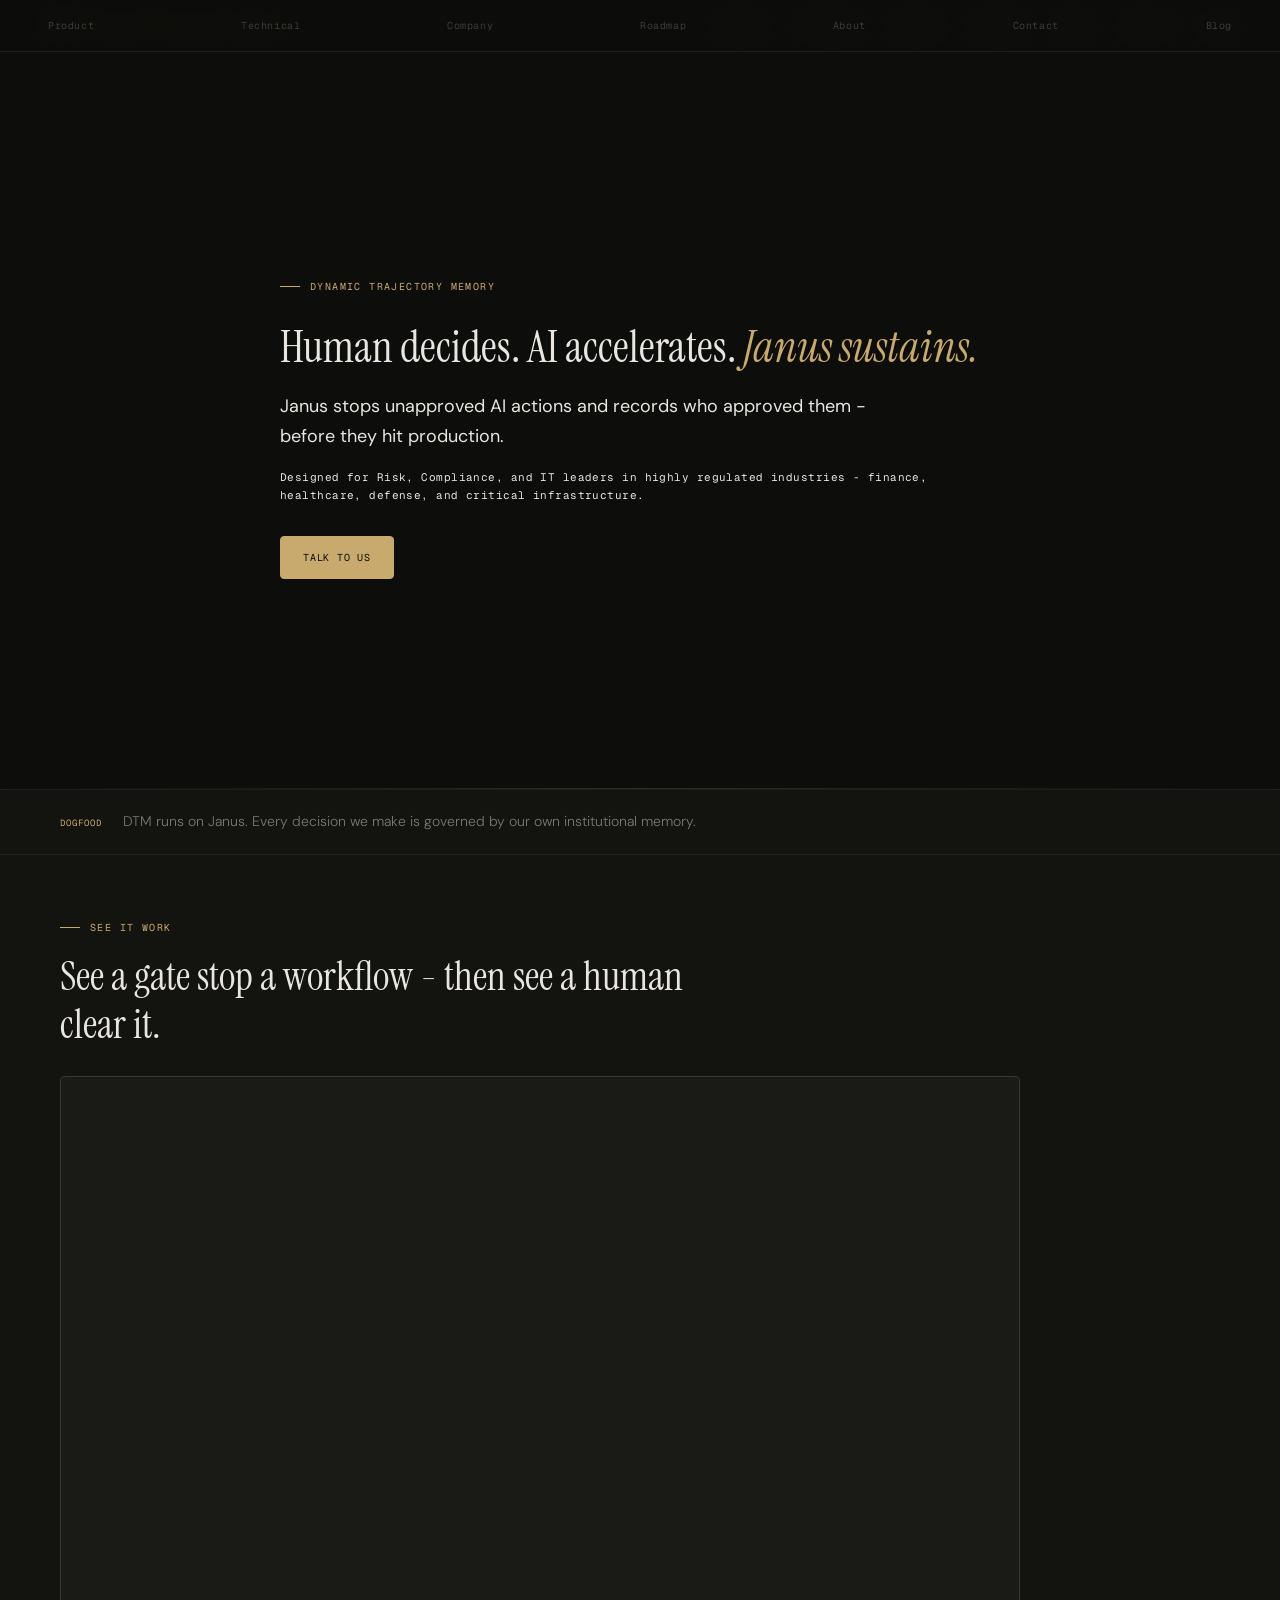
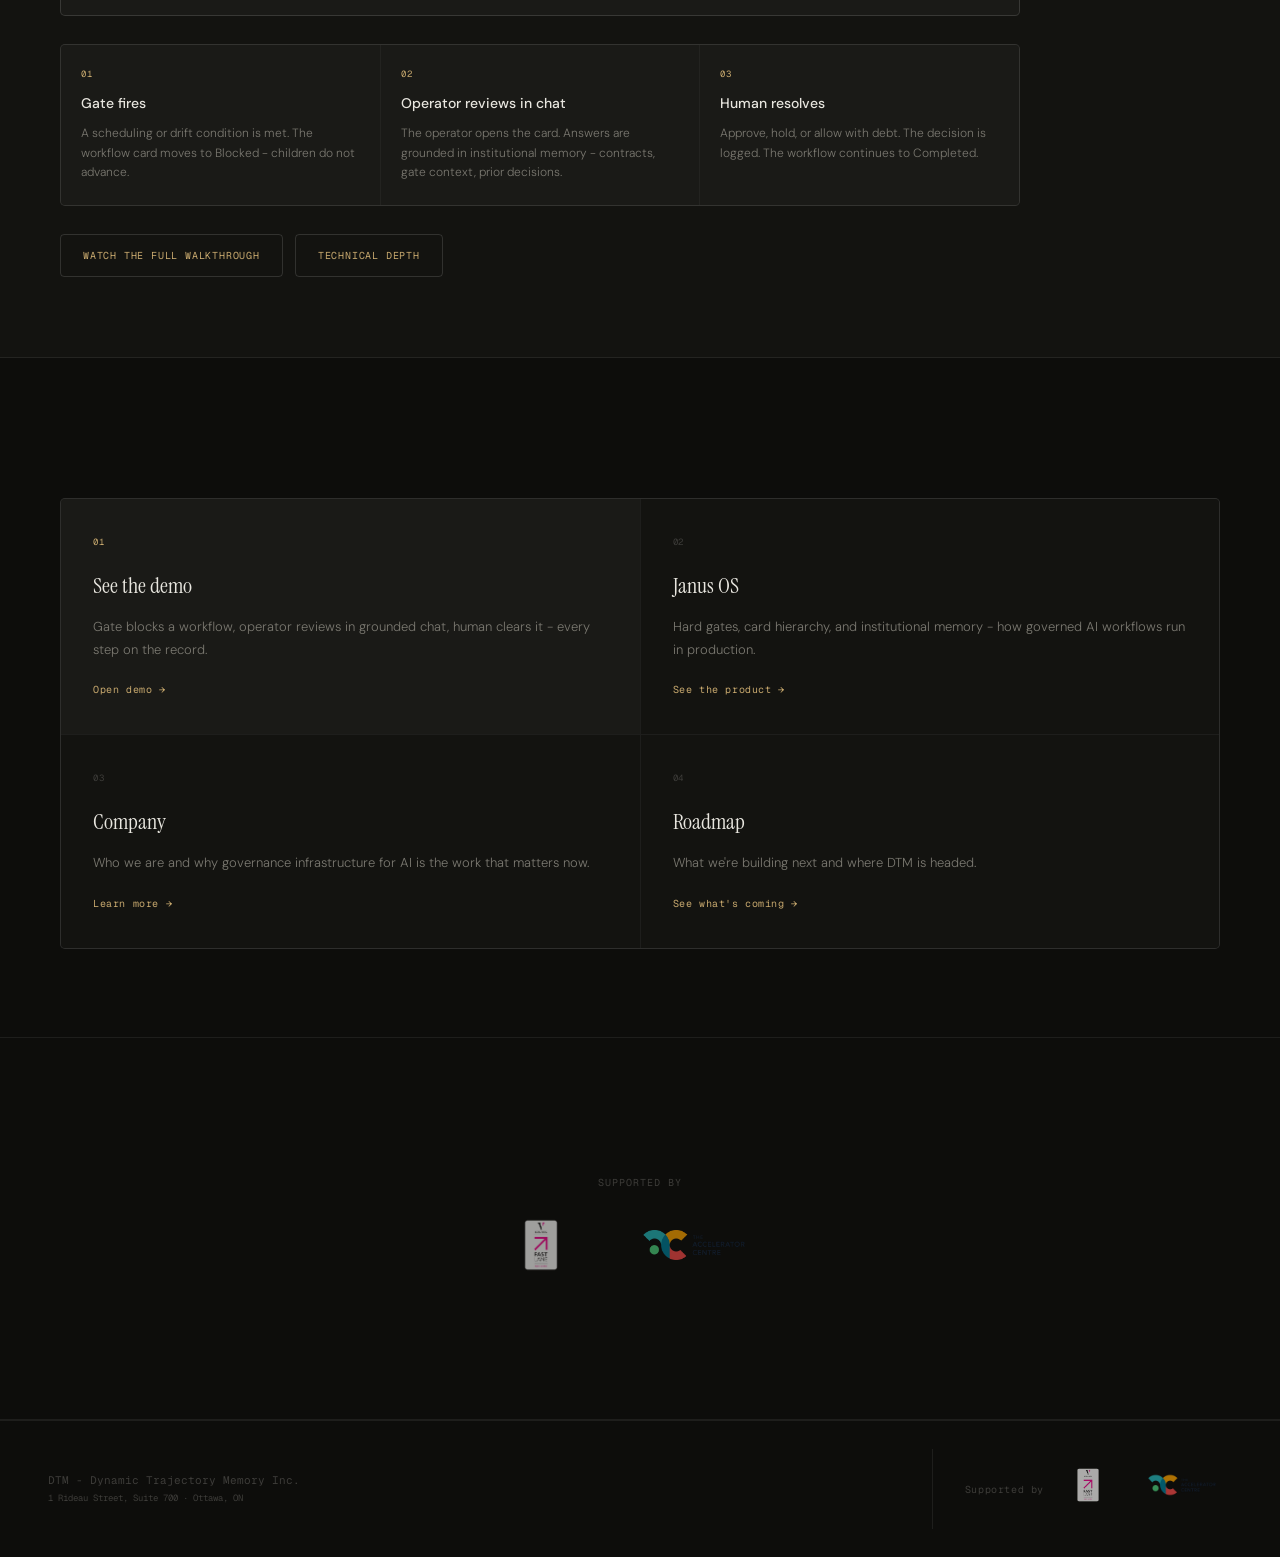
==== commit d8ae75da: "copy: replace company hero line and remove em dashes sitewide" ====
--- a/index.html
+++ b/index.html
@@ -3,18 +3,18 @@
 <head>
   <meta charset="UTF-8">
   <meta name="viewport" content="width=device-width, initial-scale=1.0">
-  <meta name="description" content="Janus stops unapproved AI actions and records who approved them — governance for Risk, Compliance, and IT leaders in regulated industries.">
+  <meta name="description" content="Janus stops unapproved AI actions and records who approved them - governance for Risk, Compliance, and IT leaders in regulated industries.">
   <link rel="canonical" href="https://dtm-system.com/">
   <meta property="og:type" content="website">
-  <meta property="og:title" content="DTM — Dynamic Trajectory Memory">
-  <meta property="og:description" content="Janus stops unapproved AI actions and records who approved them — governance for Risk, Compliance, and IT leaders in regulated industries.">
+  <meta property="og:title" content="DTM - Dynamic Trajectory Memory">
+  <meta property="og:description" content="Janus stops unapproved AI actions and records who approved them - governance for Risk, Compliance, and IT leaders in regulated industries.">
   <meta property="og:url" content="https://dtm-system.com/">
   <meta property="og:image" content="https://dtm-system.com/assets/vector-fastlane-badge.png">
   <meta name="twitter:card" content="summary_large_image">
-  <meta name="twitter:title" content="DTM — Dynamic Trajectory Memory">
-  <meta name="twitter:description" content="Janus stops unapproved AI actions and records who approved them — governance for Risk, Compliance, and IT leaders in regulated industries.">
+  <meta name="twitter:title" content="DTM - Dynamic Trajectory Memory">
+  <meta name="twitter:description" content="Janus stops unapproved AI actions and records who approved them - governance for Risk, Compliance, and IT leaders in regulated industries.">
   <meta name="twitter:image" content="https://dtm-system.com/assets/vector-fastlane-badge.png">
-  <title>DTM — Dynamic Trajectory Memory</title>
+  <title>DTM - Dynamic Trajectory Memory</title>
   <link rel="preconnect" href="https://fonts.googleapis.com">
   <link rel="preconnect" href="https://fonts.gstatic.com" crossorigin>
   <link href="https://fonts.googleapis.com/css2?family=Geist+Mono:wght@300;400;500&family=Instrument+Serif:ital@0;1&family=DM+Sans:ital,opsz,wght@0,9..40,300;0,9..40,400;0,9..40,500;1,9..40,300&display=swap" rel="stylesheet">
@@ -24,7 +24,7 @@
 <body>
 
   <nav>
-    <a href="index.html" class="nav-left"><strong>DTM</strong> — Dynamic Trajectory Memory</a>
+    <a href="index.html" class="nav-left"><strong>DTM</strong> - Dynamic Trajectory Memory</a>
     <ul class="nav-links">
       <li><a href="product.html">Product</a></li>
       <li><a href="technical.html">Technical</a></li>
@@ -45,8 +45,8 @@
       <div class="wrap">
         <p class="eyebrow">Dynamic Trajectory Memory</p>
         <p class="hero-brand-tagline">Human decides. AI accelerates. <em>Janus sustains.</em></p>
-        <p class="hero-plain">Janus stops unapproved AI actions and records who approved them — before they hit production.</p>
-        <p class="hero-icp">Designed for Risk, Compliance, and IT leaders in highly regulated industries — finance, healthcare, defense, and critical infrastructure.</p>
+        <p class="hero-plain">Janus stops unapproved AI actions and records who approved them - before they hit production.</p>
+        <p class="hero-icp">Designed for Risk, Compliance, and IT leaders in highly regulated industries - finance, healthcare, defense, and critical infrastructure.</p>
         <a href="contact.html" class="btn-primary">Talk to us</a>
       </div>
     </section>
@@ -61,7 +61,7 @@
     <section class="demo-block">
       <div class="wrap">
         <p class="eyebrow">See it work</p>
-        <h2 class="demo-block-title">See a gate stop a workflow — then see a human clear it.</h2>
+        <h2 class="demo-block-title">See a gate stop a workflow - then see a human clear it.</h2>
         <div class="demo-video-slot" aria-label="Product demo video">
           <div class="demo-video-embed">
             <iframe src="https://player.vimeo.com/video/1195379221?badge=0&amp;autopause=0&amp;player_id=0&amp;app_id=58479" allow="autoplay; fullscreen; picture-in-picture; clipboard-write; encrypted-media; web-share" referrerpolicy="strict-origin-when-cross-origin" title="Janus OS: Governance in Motion: A 90-Second Workflow"></iframe>
@@ -71,12 +71,12 @@
           <div class="demo-step">
             <div class="demo-step-num">01</div>
             <div class="demo-step-title">Gate fires</div>
-            <p class="demo-step-desc">A scheduling or drift condition is met. The workflow card moves to Blocked — children do not advance.</p>
+            <p class="demo-step-desc">A scheduling or drift condition is met. The workflow card moves to Blocked - children do not advance.</p>
           </div>
           <div class="demo-step">
             <div class="demo-step-num">02</div>
             <div class="demo-step-title">Operator reviews in chat</div>
-            <p class="demo-step-desc">The operator opens the card. Answers are grounded in institutional memory — contracts, gate context, prior decisions.</p>
+            <p class="demo-step-desc">The operator opens the card. Answers are grounded in institutional memory - contracts, gate context, prior decisions.</p>
           </div>
           <div class="demo-step">
             <div class="demo-step-num">03</div>
@@ -98,14 +98,14 @@
           <a href="product.html#demo" class="page-card page-card--featured">
             <span class="page-card-num">01</span>
             <h2 class="page-card-title">See the demo</h2>
-            <p class="page-card-desc">Gate blocks a workflow, operator reviews in grounded chat, human clears it — every step on the record.</p>
+            <p class="page-card-desc">Gate blocks a workflow, operator reviews in grounded chat, human clears it - every step on the record.</p>
             <span class="page-card-cta">Open demo &rarr;</span>
           </a>
 
           <a href="product.html" class="page-card">
             <span class="page-card-num">02</span>
             <h2 class="page-card-title">Janus OS</h2>
-            <p class="page-card-desc">Hard gates, card hierarchy, and institutional memory — how governed AI workflows run in production.</p>
+            <p class="page-card-desc">Hard gates, card hierarchy, and institutional memory - how governed AI workflows run in production.</p>
             <span class="page-card-cta">See the product &rarr;</span>
           </a>
 
@@ -147,7 +147,7 @@
   </main>
 
   <footer>
-    <div class="footer-l">DTM — Dynamic Trajectory Memory Inc.<br><span>1 Rideau Street, Suite 700 &middot; Ottawa, ON</span></div>
+    <div class="footer-l">DTM - Dynamic Trajectory Memory Inc.<br><span>1 Rideau Street, Suite 700 &middot; Ottawa, ON</span></div>
     <nav class="footer-nav" aria-label="Footer">
       <a href="product.html">Product</a>
       <a href="technical.html">Technical</a>
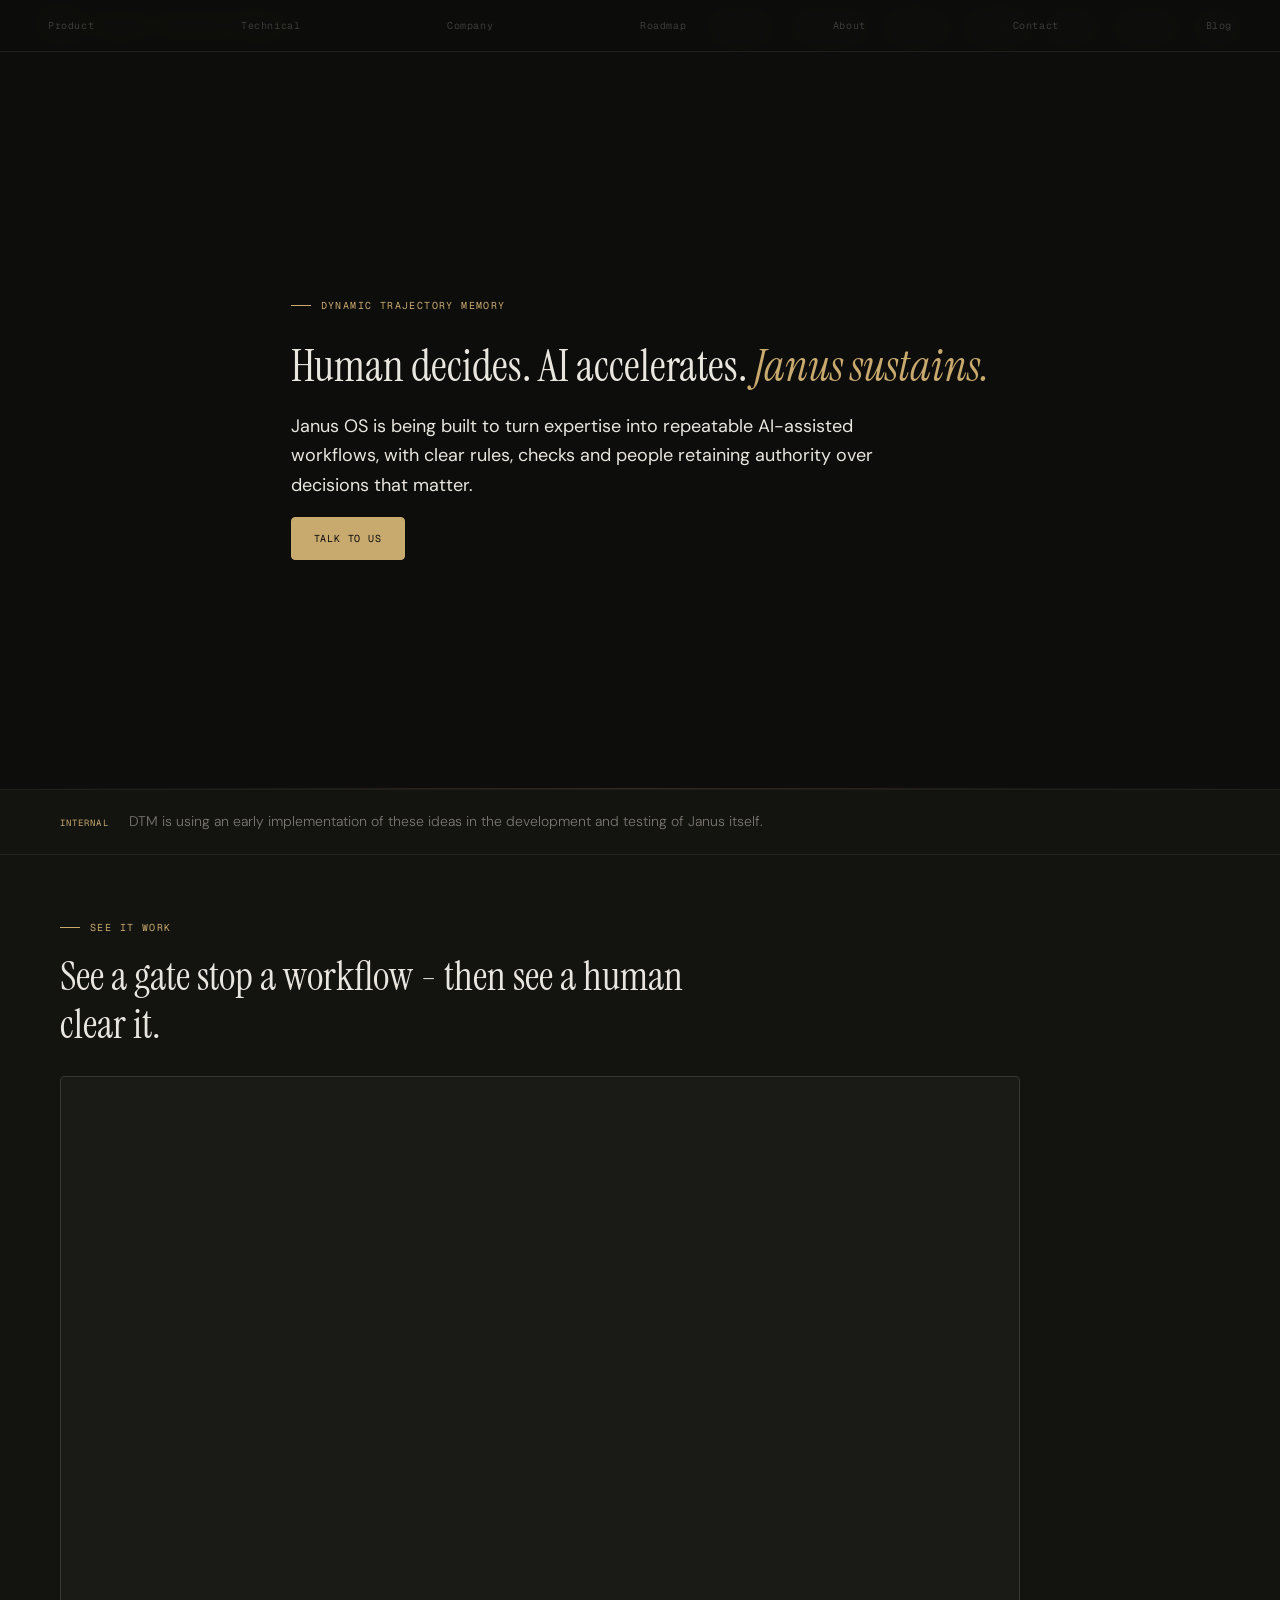
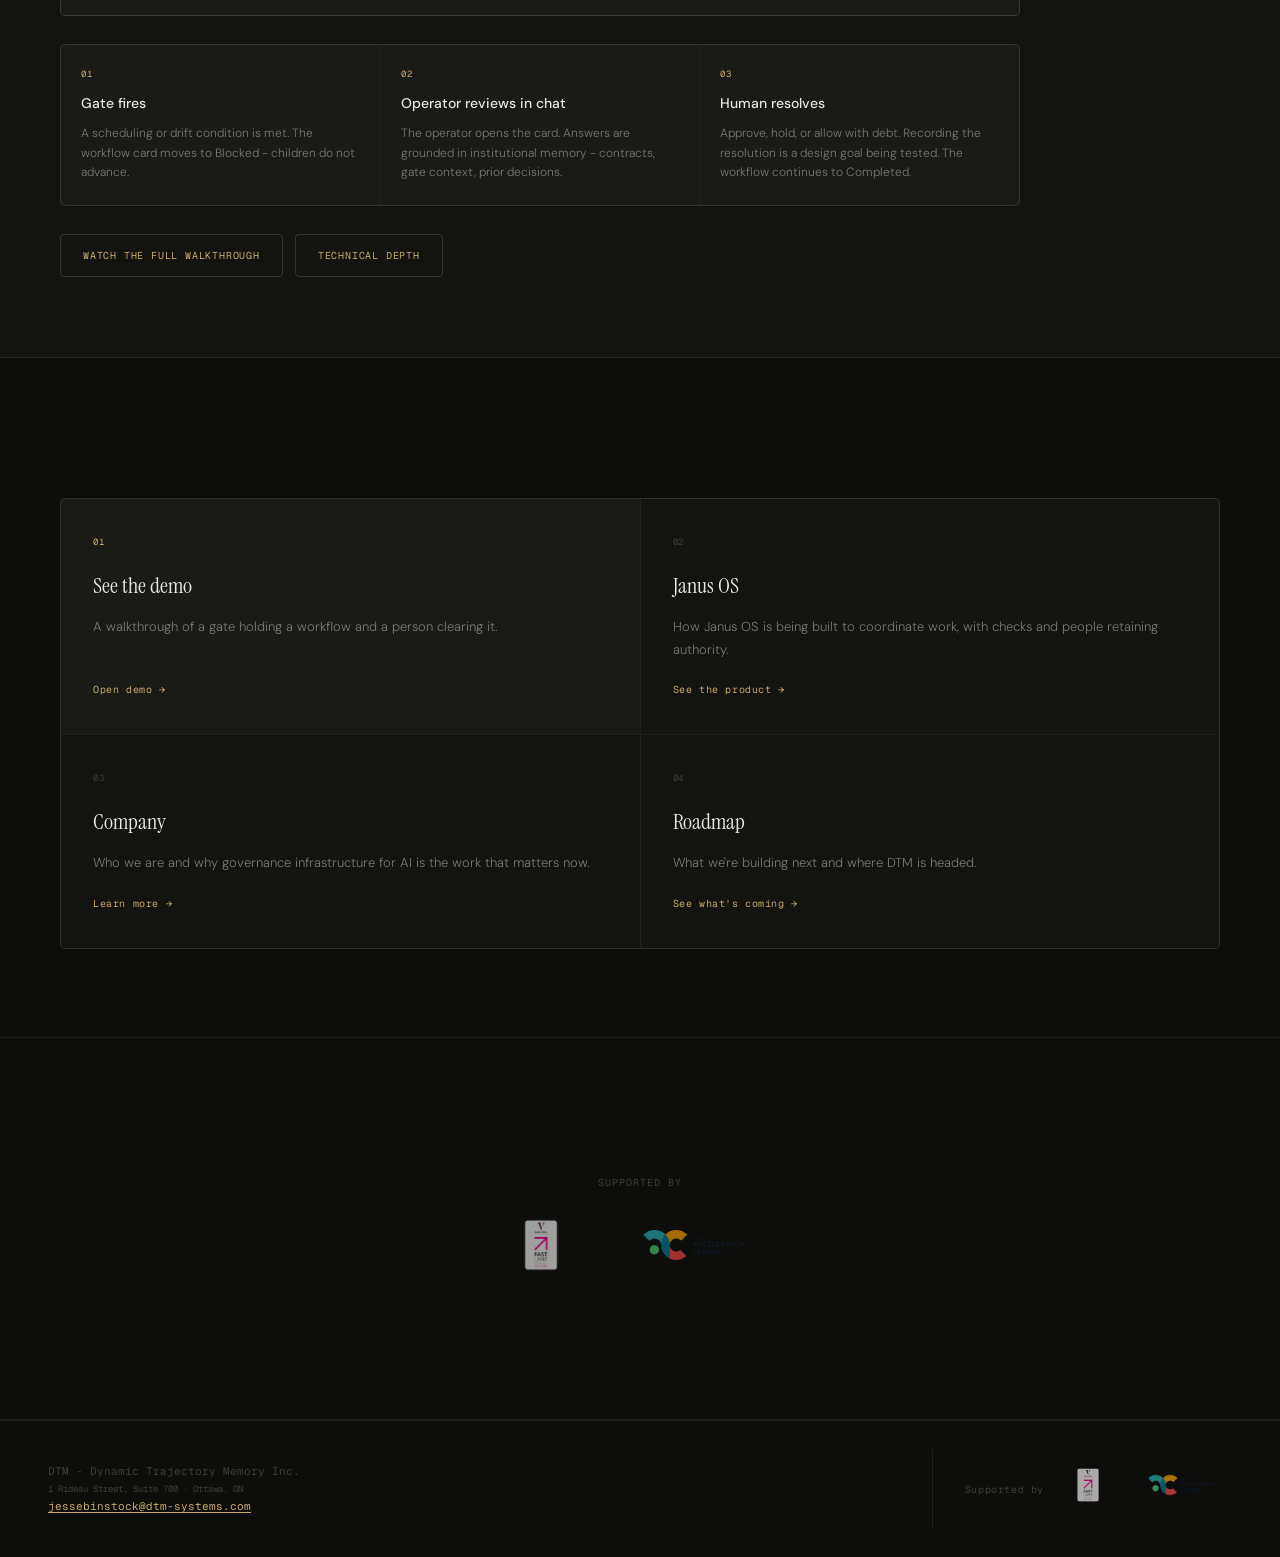
==== commit 71fedd9f: "Website V3 slice 1: claim repair, contact, roadmap copy Surgical copy updates across seven public pa" ====
--- a/index.html
+++ b/index.html
@@ -3,16 +3,16 @@
 <head>
   <meta charset="UTF-8">
   <meta name="viewport" content="width=device-width, initial-scale=1.0">
-  <meta name="description" content="Janus stops unapproved AI actions and records who approved them - governance for Risk, Compliance, and IT leaders in regulated industries.">
+  <meta name="description" content="Janus OS is being built to turn expertise into repeatable AI-assisted workflows, with clear rules, checks and people retaining authority over decisions that matter.">
   <link rel="canonical" href="https://dtm-system.com/">
   <meta property="og:type" content="website">
   <meta property="og:title" content="DTM - Dynamic Trajectory Memory">
-  <meta property="og:description" content="Janus stops unapproved AI actions and records who approved them - governance for Risk, Compliance, and IT leaders in regulated industries.">
+  <meta property="og:description" content="Janus OS is being built to turn expertise into repeatable AI-assisted workflows, with clear rules, checks and people retaining authority over decisions that matter.">
   <meta property="og:url" content="https://dtm-system.com/">
   <meta property="og:image" content="https://dtm-system.com/assets/vector-fastlane-badge.png">
   <meta name="twitter:card" content="summary_large_image">
   <meta name="twitter:title" content="DTM - Dynamic Trajectory Memory">
-  <meta name="twitter:description" content="Janus stops unapproved AI actions and records who approved them - governance for Risk, Compliance, and IT leaders in regulated industries.">
+  <meta name="twitter:description" content="Janus OS is being built to turn expertise into repeatable AI-assisted workflows, with clear rules, checks and people retaining authority over decisions that matter.">
   <meta name="twitter:image" content="https://dtm-system.com/assets/vector-fastlane-badge.png">
   <title>DTM - Dynamic Trajectory Memory</title>
   <link rel="preconnect" href="https://fonts.googleapis.com">
@@ -45,16 +45,15 @@
       <div class="wrap">
         <p class="eyebrow">Dynamic Trajectory Memory</p>
         <p class="hero-brand-tagline">Human decides. AI accelerates. <em>Janus sustains.</em></p>
-        <p class="hero-plain">Janus stops unapproved AI actions and records who approved them - before they hit production.</p>
-        <p class="hero-icp">Designed for Risk, Compliance, and IT leaders in highly regulated industries - finance, healthcare, defense, and critical infrastructure.</p>
+        <p class="hero-plain">Janus OS is being built to turn expertise into repeatable AI-assisted workflows, with clear rules, checks and people retaining authority over decisions that matter.</p>
         <a href="contact.html" class="btn-primary">Talk to us</a>
       </div>
     </section>
 
     <div class="dogfood-strip">
       <div class="wrap">
-        <span class="dogfood-eyebrow">Dogfood</span>
-        <p class="dogfood-text">DTM runs on Janus. Every decision we make is governed by our own institutional memory.</p>
+        <span class="dogfood-eyebrow">Internal</span>
+        <p class="dogfood-text">DTM is using an early implementation of these ideas in the development and testing of Janus itself.</p>
       </div>
     </div>
 
@@ -81,7 +80,7 @@
           <div class="demo-step">
             <div class="demo-step-num">03</div>
             <div class="demo-step-title">Human resolves</div>
-            <p class="demo-step-desc">Approve, hold, or allow with debt. The decision is logged. The workflow continues to Completed.</p>
+            <p class="demo-step-desc">Approve, hold, or allow with debt. Recording the resolution is a design goal being tested. The workflow continues to Completed.</p>
           </div>
         </div>
         <div class="demo-cta-row">
@@ -98,14 +97,14 @@
           <a href="product.html#demo" class="page-card page-card--featured">
             <span class="page-card-num">01</span>
             <h2 class="page-card-title">See the demo</h2>
-            <p class="page-card-desc">Gate blocks a workflow, operator reviews in grounded chat, human clears it - every step on the record.</p>
+            <p class="page-card-desc">A walkthrough of a gate holding a workflow and a person clearing it.</p>
             <span class="page-card-cta">Open demo &rarr;</span>
           </a>
 
           <a href="product.html" class="page-card">
             <span class="page-card-num">02</span>
             <h2 class="page-card-title">Janus OS</h2>
-            <p class="page-card-desc">Hard gates, card hierarchy, and institutional memory - how governed AI workflows run in production.</p>
+            <p class="page-card-desc">How Janus OS is being built to coordinate work, with checks and people retaining authority.</p>
             <span class="page-card-cta">See the product &rarr;</span>
           </a>
 
@@ -147,7 +146,7 @@
   </main>
 
   <footer>
-    <div class="footer-l">DTM - Dynamic Trajectory Memory Inc.<br><span>1 Rideau Street, Suite 700 &middot; Ottawa, ON</span></div>
+    <div class="footer-l">DTM - Dynamic Trajectory Memory Inc.<br><span>1 Rideau Street, Suite 700 &middot; Ottawa, ON</span><br><a href="mailto:jessebinstock@dtm-systems.com">jessebinstock@dtm-systems.com</a></div>
     <nav class="footer-nav" aria-label="Footer">
       <a href="product.html">Product</a>
       <a href="technical.html">Technical</a>
--- a/style.css
+++ b/style.css
@@ -1383,6 +1383,12 @@
   font-size: 9px;
 }
 
+.footer-l a {
+  color: var(--accent);
+  text-decoration: underline;
+  text-underline-offset: 2px;
+}
+
 .footer-nav {
   display: flex;
   gap: 2rem;
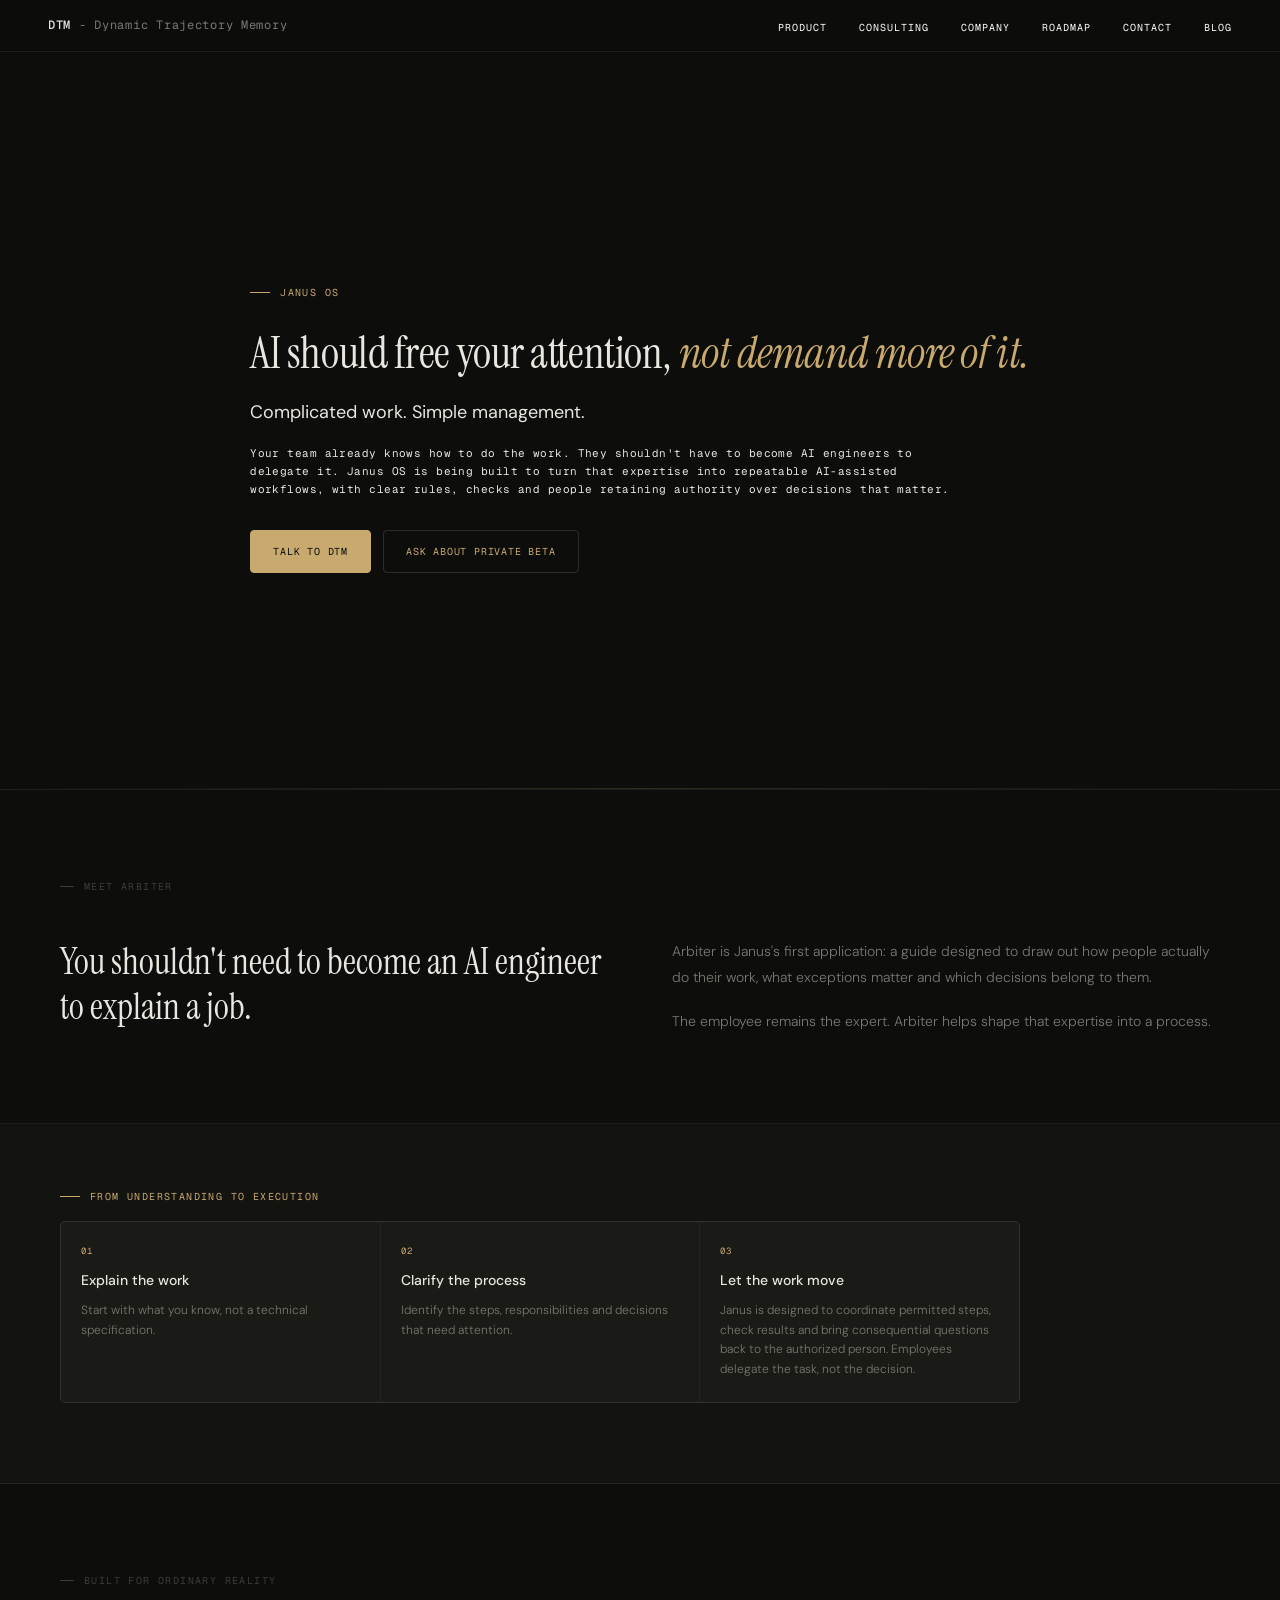
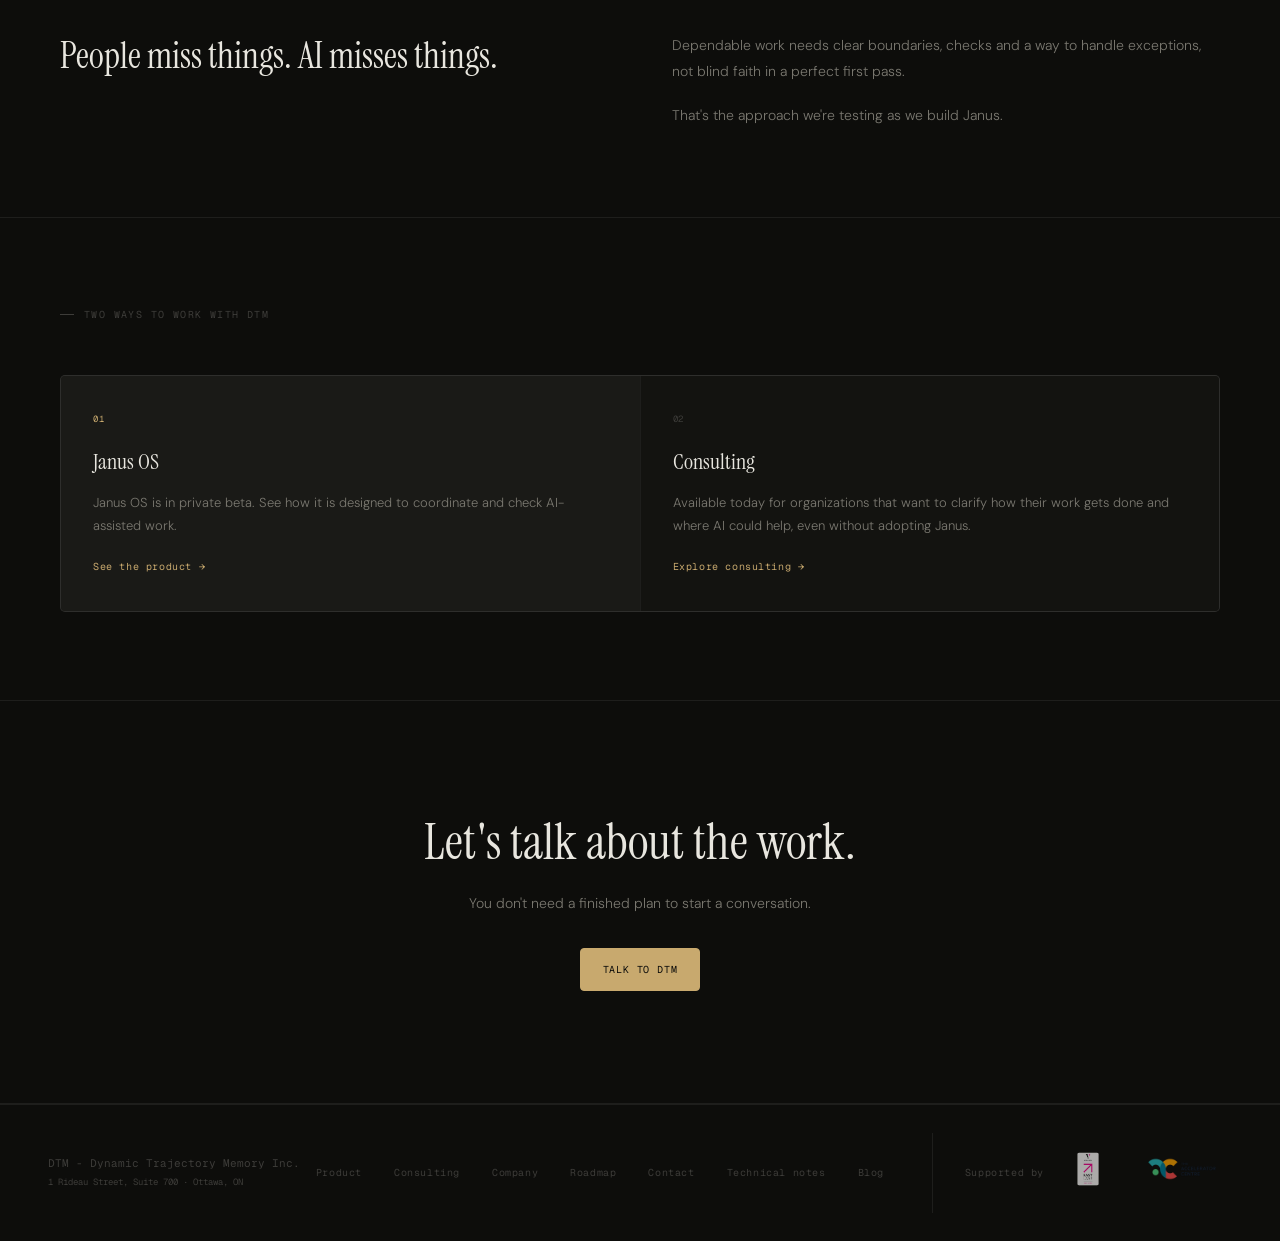
==== commit 2ea6585d: "Website V3: human-attention story, claim fixes, Consulting page, About redirect, contact form Co-Aut" ====
--- a/index.html
+++ b/index.html
@@ -3,16 +3,16 @@
 <head>
   <meta charset="UTF-8">
   <meta name="viewport" content="width=device-width, initial-scale=1.0">
-  <meta name="description" content="Janus OS is being built to turn expertise into repeatable AI-assisted workflows, with clear rules, checks and people retaining authority over decisions that matter.">
+  <meta name="description" content="Janus OS helps teams delegate work to AI without managing AI agents: clear rules, checks, and people keeping authority over the decisions that matter.">
   <link rel="canonical" href="https://dtm-system.com/">
   <meta property="og:type" content="website">
   <meta property="og:title" content="DTM - Dynamic Trajectory Memory">
-  <meta property="og:description" content="Janus OS is being built to turn expertise into repeatable AI-assisted workflows, with clear rules, checks and people retaining authority over decisions that matter.">
+  <meta property="og:description" content="Janus OS helps teams delegate work to AI without managing AI agents: clear rules, checks, and people keeping authority over the decisions that matter.">
   <meta property="og:url" content="https://dtm-system.com/">
   <meta property="og:image" content="https://dtm-system.com/assets/vector-fastlane-badge.png">
   <meta name="twitter:card" content="summary_large_image">
   <meta name="twitter:title" content="DTM - Dynamic Trajectory Memory">
-  <meta name="twitter:description" content="Janus OS is being built to turn expertise into repeatable AI-assisted workflows, with clear rules, checks and people retaining authority over decisions that matter.">
+  <meta name="twitter:description" content="Janus OS helps teams delegate work to AI without managing AI agents: clear rules, checks, and people keeping authority over the decisions that matter.">
   <meta name="twitter:image" content="https://dtm-system.com/assets/vector-fastlane-badge.png">
   <title>DTM - Dynamic Trajectory Memory</title>
   <link rel="preconnect" href="https://fonts.googleapis.com">
@@ -27,10 +27,9 @@
     <a href="index.html" class="nav-left"><strong>DTM</strong> - Dynamic Trajectory Memory</a>
     <ul class="nav-links">
       <li><a href="product.html">Product</a></li>
-      <li><a href="technical.html">Technical</a></li>
+      <li><a href="consulting.html">Consulting</a></li>
       <li><a href="company.html">Company</a></li>
       <li><a href="roadmap.html">Roadmap</a></li>
-      <li><a href="about.html">About</a></li>
       <li><a href="contact.html">Contact</a></li>
       <li><a href="https://blog.dtm-system.com" target="_blank" rel="noopener">Blog</a></li>
     </ul>
@@ -43,117 +42,100 @@
 
     <section class="hero">
       <div class="wrap">
-        <p class="eyebrow">Dynamic Trajectory Memory</p>
-        <p class="hero-brand-tagline">Human decides. AI accelerates. <em>Janus sustains.</em></p>
-        <p class="hero-plain">Janus OS is being built to turn expertise into repeatable AI-assisted workflows, with clear rules, checks and people retaining authority over decisions that matter.</p>
-        <a href="contact.html" class="btn-primary">Talk to us</a>
+        <p class="eyebrow">Janus OS</p>
+        <h1 class="hero-brand-tagline">AI should free your attention, <em>not demand more of it.</em></h1>
+        <p class="hero-plain">Complicated work. Simple management.</p>
+        <p class="hero-icp">Your team already knows how to do the work. They shouldn't have to become AI engineers to delegate it. Janus OS is being built to turn that expertise into repeatable AI-assisted workflows, with clear rules, checks and people retaining authority over decisions that matter.</p>
+        <p class="demo-cta-row"><a href="contact.html" class="btn-primary">Talk to DTM</a> <a href="contact.html?ref=beta" class="btn-ghost">Ask about private beta</a></p>
       </div>
     </section>
 
-    <div class="dogfood-strip">
+    <section class="sec">
       <div class="wrap">
-        <span class="dogfood-eyebrow">Internal</span>
-        <p class="dogfood-text">DTM is using an early implementation of these ideas in the development and testing of Janus itself.</p>
+        <p class="sec-label">Meet Arbiter</p>
+        <div class="two-col">
+          <p class="big-serif">You shouldn't need to become an AI engineer to explain a job.</p>
+          <div class="body-text">
+            <p>Arbiter is Janus's first application: a guide designed to draw out how people actually do their work, what exceptions matter and which decisions belong to them.</p>
+            <p>The employee remains the expert. Arbiter helps shape that expertise into a process.</p>
+          </div>
+        </div>
       </div>
-    </div>
+    </section>
 
     <section class="demo-block">
       <div class="wrap">
-        <p class="eyebrow">See it work</p>
-        <h2 class="demo-block-title">See a gate stop a workflow - then see a human clear it.</h2>
-        <div class="demo-video-slot" aria-label="Product demo video">
-          <div class="demo-video-embed">
-            <iframe src="https://player.vimeo.com/video/1195379221?badge=0&amp;autopause=0&amp;player_id=0&amp;app_id=58479" allow="autoplay; fullscreen; picture-in-picture; clipboard-write; encrypted-media; web-share" referrerpolicy="strict-origin-when-cross-origin" title="Janus OS: Governance in Motion: A 90-Second Workflow"></iframe>
-          </div>
-        </div>
+        <p class="eyebrow">From understanding to execution</p>
         <div class="demo-storyboard">
           <div class="demo-step">
             <div class="demo-step-num">01</div>
-            <div class="demo-step-title">Gate fires</div>
-            <p class="demo-step-desc">A scheduling or drift condition is met. The workflow card moves to Blocked - children do not advance.</p>
+            <div class="demo-step-title">Explain the work</div>
+            <p class="demo-step-desc">Start with what you know, not a technical specification.</p>
           </div>
           <div class="demo-step">
             <div class="demo-step-num">02</div>
-            <div class="demo-step-title">Operator reviews in chat</div>
-            <p class="demo-step-desc">The operator opens the card. Answers are grounded in institutional memory - contracts, gate context, prior decisions.</p>
+            <div class="demo-step-title">Clarify the process</div>
+            <p class="demo-step-desc">Identify the steps, responsibilities and decisions that need attention.</p>
           </div>
           <div class="demo-step">
             <div class="demo-step-num">03</div>
-            <div class="demo-step-title">Human resolves</div>
-            <p class="demo-step-desc">Approve, hold, or allow with debt. Recording the resolution is a design goal being tested. The workflow continues to Completed.</p>
+            <div class="demo-step-title">Let the work move</div>
+            <p class="demo-step-desc">Janus is designed to coordinate permitted steps, check results and bring consequential questions back to the authorized person. Employees delegate the task, not the decision.</p>
           </div>
-        </div>
-        <div class="demo-cta-row">
-          <a href="product.html#demo" class="btn-ghost">Watch the full walkthrough</a>
-          <a href="technical.html" class="btn-ghost">Technical depth</a>
         </div>
       </div>
     </section>
 
     <section class="sec">
       <div class="wrap">
-        <div class="page-cards">
-
-          <a href="product.html#demo" class="page-card page-card--featured">
-            <span class="page-card-num">01</span>
-            <h2 class="page-card-title">See the demo</h2>
-            <p class="page-card-desc">A walkthrough of a gate holding a workflow and a person clearing it.</p>
-            <span class="page-card-cta">Open demo &rarr;</span>
-          </a>
-
-          <a href="product.html" class="page-card">
-            <span class="page-card-num">02</span>
-            <h2 class="page-card-title">Janus OS</h2>
-            <p class="page-card-desc">How Janus OS is being built to coordinate work, with checks and people retaining authority.</p>
-            <span class="page-card-cta">See the product &rarr;</span>
-          </a>
-
-          <a href="company.html" class="page-card">
-            <span class="page-card-num">03</span>
-            <h2 class="page-card-title">Company</h2>
-            <p class="page-card-desc">Who we are and why governance infrastructure for AI is the work that matters now.</p>
-            <span class="page-card-cta">Learn more &rarr;</span>
-          </a>
-
-          <a href="roadmap.html" class="page-card">
-            <span class="page-card-num">04</span>
-            <h2 class="page-card-title">Roadmap</h2>
-            <p class="page-card-desc">What we're building next and where DTM is headed.</p>
-            <span class="page-card-cta">See what's coming &rarr;</span>
-          </a>
-
-        </div>
-      </div>
-    </section>
-
-    <!-- Supporters section -->
-    <section class="sec">
-      <div class="wrap">
-        <div class="landing-supporters">
-          <div class="landing-supporters-title">Supported by</div>
-          <div class="landing-supporters-logos">
-            <a href="https://vectorinstitute.ai/fastlane-program/" target="_blank" rel="noopener" title="Vector Institute FastLane Program">
-              <img src="assets/vector-fastlane-badge.png" alt="Vector Institute FastLane" class="landing-supporter-logo">
-            </a>
-            <a href="https://accel.ca/" target="_blank" rel="noopener" title="The Accelerator Centre">
-              <img src="assets/ac-icubate-logo.webp" alt="The Accelerator Centre" class="landing-supporter-logo">
-            </a>
+        <p class="sec-label">Built for ordinary reality</p>
+        <div class="two-col">
+          <p class="big-serif">People miss things. AI misses things.</p>
+          <div class="body-text">
+            <p>Dependable work needs clear boundaries, checks and a way to handle exceptions, not blind faith in a perfect first pass.</p>
+            <p>That's the approach we're testing as we build Janus.</p>
           </div>
         </div>
       </div>
     </section>
 
+    <section class="sec">
+      <div class="wrap">
+        <p class="sec-label">Two ways to work with DTM</p>
+        <div class="page-cards">
+          <a href="product.html" class="page-card page-card--featured">
+            <span class="page-card-num">01</span>
+            <h2 class="page-card-title">Janus OS</h2>
+            <p class="page-card-desc">Janus OS is in private beta. See how it is designed to coordinate and check AI-assisted work.</p>
+            <span class="page-card-cta">See the product &rarr;</span>
+          </a>
+          <a href="consulting.html" class="page-card">
+            <span class="page-card-num">02</span>
+            <h2 class="page-card-title">Consulting</h2>
+            <p class="page-card-desc">Available today for organizations that want to clarify how their work gets done and where AI could help, even without adopting Janus.</p>
+            <span class="page-card-cta">Explore consulting &rarr;</span>
+          </a>
+        </div>
+      </div>
+    </section>
+
+    <div class="closing">
+      <p class="closing-h">Let's talk about the work.</p>
+      <p class="closing-sub">You don't need a finished plan to start a conversation.</p>
+      <p style="margin-top:32px"><a href="contact.html" class="btn-primary">Talk to DTM</a></p>
+    </div>
+
   </main>
 
   <footer>
-    <div class="footer-l">DTM - Dynamic Trajectory Memory Inc.<br><span>1 Rideau Street, Suite 700 &middot; Ottawa, ON</span><br><a href="mailto:jessebinstock@dtm-systems.com">jessebinstock@dtm-systems.com</a></div>
+    <div class="footer-l">DTM - Dynamic Trajectory Memory Inc.<br><span>1 Rideau Street, Suite 700 &middot; Ottawa, ON</span></div>
     <nav class="footer-nav" aria-label="Footer">
       <a href="product.html">Product</a>
-      <a href="technical.html">Technical</a>
+      <a href="consulting.html">Consulting</a>
       <a href="company.html">Company</a>
       <a href="roadmap.html">Roadmap</a>
-      <a href="about.html">About</a>
       <a href="contact.html">Contact</a>
+      <a href="technical.html">Technical notes</a>
       <a href="https://blog.dtm-system.com" target="_blank" rel="noopener">Blog</a>
     </nav>
     <div class="footer-supporters">
--- a/style.css
+++ b/style.css
@@ -1383,12 +1383,6 @@
   font-size: 9px;
 }
 
-.footer-l a {
-  color: var(--accent);
-  text-decoration: underline;
-  text-underline-offset: 2px;
-}
-
 .footer-nav {
   display: flex;
   gap: 2rem;
@@ -1965,3 +1959,18 @@
     gap: 14px;
   }
 }
+
+/* Footer nav is a <nav> element: undo the fixed site-header styles so it
+   stays in the footer instead of covering the top navigation. */
+nav.footer-nav {
+  position: static;
+  height: auto;
+  padding: 0;
+  border: 0;
+  background: none;
+  backdrop-filter: none;
+  -webkit-backdrop-filter: none;
+  z-index: auto;
+  justify-content: flex-start;
+  flex-wrap: wrap;
+}
